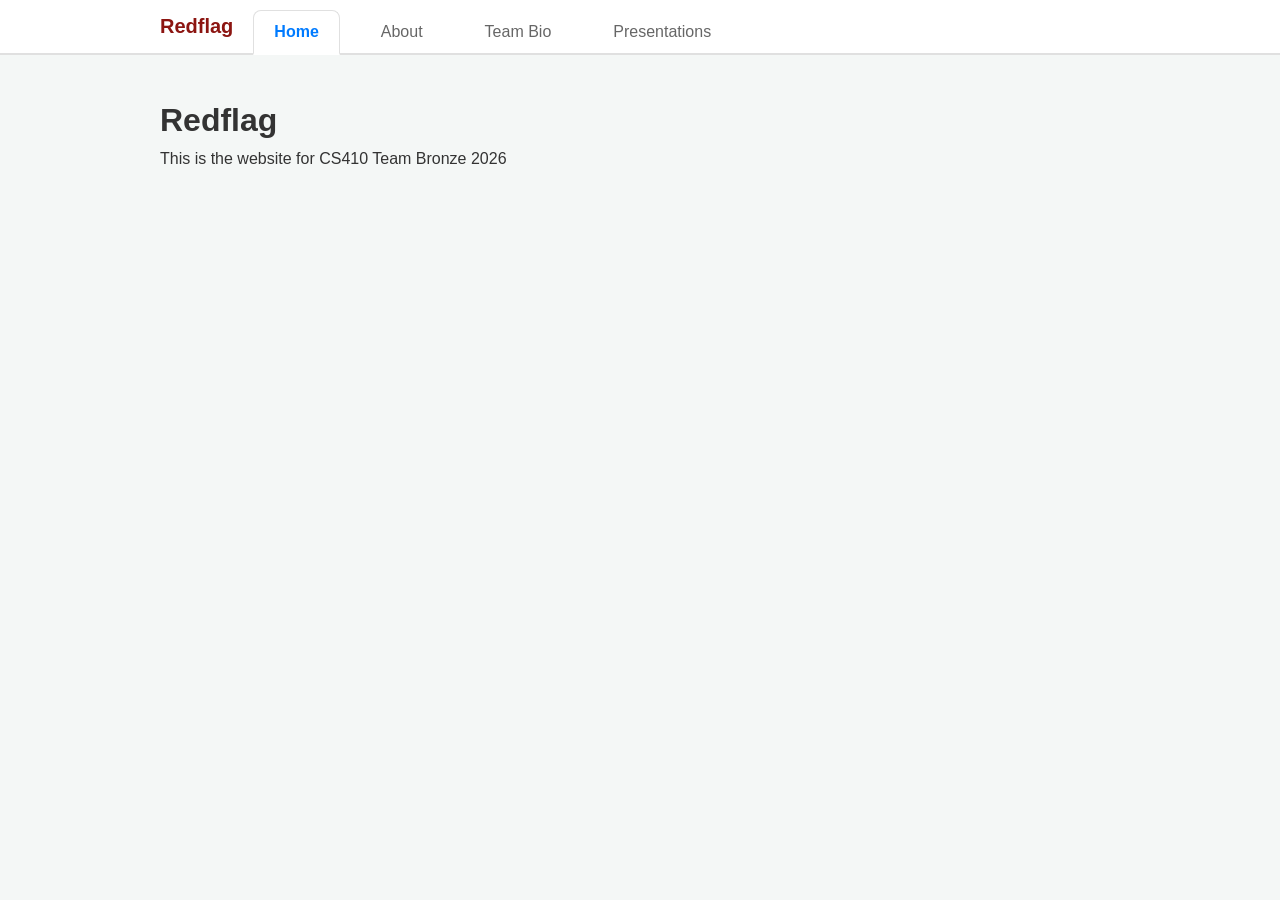
==== index.html @ 9305ab81 "redesign" ====
<!DOCTYPE html>
<html lang="en">
<head>
    <meta charset="UTF-8">
    <meta name="viewport" content="width=device-width, initial-scale=1.0">
    <title>Redflag</title>
    <link rel="stylesheet" href="css/style.css">
</head>
<body>

    <nav class="navbar">
        <div class="nav-container">
            <div class="nav-logo">Redflag</div>
            <a href="index.html" class="nav-tab active">Home</a>
            <a href="pages/about.html" class="nav-tab">About</a>
            <a href="pages/bio.html" class="nav-tab">Team Bio</a>
            <a href="pages/presentations.html" class="nav-tab">Presentations</a>
        </div>
    </nav>

    <main class="content">
        <h1>Redflag</h1>
        <p>This is the website for CS410 Team Bronze 2026</p>

    </main>

</body>
</html>
---- css/style.css ----
/* Basic stuff */
* {
    margin: 0;
    padding: 0;
    box-sizing: border-box;
    font-family: 'Segoe UI', Tahoma, Geneva, Verdana, sans-serif;
}

body {
    background-color: #f4f7f6;
    color: #333;
}

/* navbar style */
.navbar {
    background-color: #ffffff;
    border-bottom: 2px solid #e0e0e0;
    padding-top: 10px;
}

.nav-container {
    max-width: 1000px;
    margin: 0 auto;
    display: flex;
    gap: 20px;
    align-items: center;
    padding: 0 20px;
}

.nav-logo {
    font-size: 1.25rem;
    font-weight: bold;
    color: #8c1511;
    padding-bottom: 10px;
}

/* tab style */
.nav-tab {
    text-decoration: none;
    color: #666;
    padding: 12px 20px;
    border: 1px solid transparent;
    border-bottom: none;
    border-radius: 8px 8px 0 0;
    transition: all 0.3s ease;
}

.nav-tabs {
    display: flex;
    gap: 5px;
}

.nav-tab:hover {
    background-color: #f0f0f0;
    color: #000;
}

.nav-tab.active {
    background-color: #fff;
    color: #007bff;
    border-color: #e0e0e0;
    border-bottom: 2px solid #fff; 
    margin-bottom: -2px; 
    font-weight: bold;
}

/* Content Area */
.content {
    max-width: 1000px;
    margin: 40px auto;
    padding: 0 20px;
    line-height: 1.6;
}


/* Stuff for our bios */
.team-container {
    display: flex;
    flex-wrap: wrap;
    gap: 20px;
    justify-content: center;
    margin-top: 30px;
}

.team-card {
    background: #fff;
    border: 1px solid #e0e0e0;
    border-radius: 12px;
    width: 300px; 
    overflow: hidden;
    box-shadow: 0 4px 6px rgba(0,0,0,0.05);
    transition: transform 0.2s ease;
}

.team-card:hover {
    transform: translateY(-5px);
    box-shadow: 0 8px 15px rgba(0,0,0,0.1);
}

.member-image img {
    width: 100%;
    height: auto;
    display: block;
}

.member-info {
    padding: 20px;
}

.member-info h3 {
    margin-bottom: 5px;
    color: #333;
}

.member-role {
    color: #007bff;
    font-size: 0.9rem;
    font-weight: bold;
    text-transform: uppercase;
    margin-bottom: 15px;
}

.member-bio {
    font-size: 0.95rem;
    color: #666;
    line-height: 1.5;
}
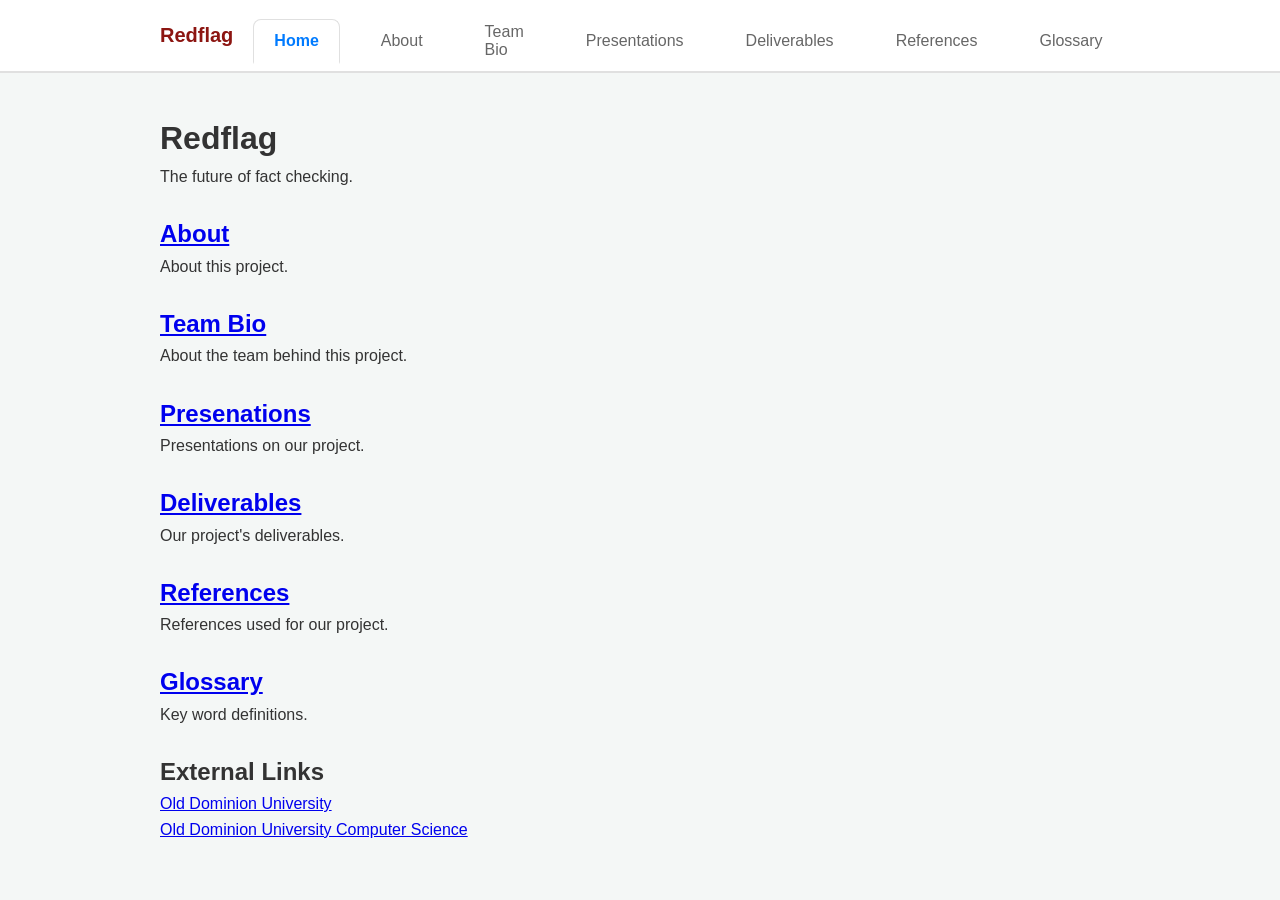
==== commit 906ffcf9: "website 2" ====
--- a/index.html
+++ b/index.html
@@ -15,12 +15,38 @@
             <a href="pages/about.html" class="nav-tab">About</a>
             <a href="pages/bio.html" class="nav-tab">Team Bio</a>
             <a href="pages/presentations.html" class="nav-tab">Presentations</a>
+            <a href="pages/deliverables.html" class="nav-tab">Deliverables</a>
+            <a href="pages/references.html" class="nav-tab">References</a>
+            <a href="pages/glossary.html" class="nav-tab">Glossary</a>
         </div>
     </nav>
 
     <main class="content">
         <h1>Redflag</h1>
-        <p>This is the website for CS410 Team Bronze 2026</p>
+        <p>The future of fact checking.</p>
+        <br>
+        <h2> <a href="pages/about.html">About</a> </h2>
+        <p>About this project.</p>
+        <br>
+        <h2> <a href="pages/bio.html">Team Bio</a> </h2>
+        <p>About the team behind this project.</p>
+        <br>
+        <h2> <a href="pages/presentations.html">Presenations</a> </h2>
+        <p>Presentations on our project.</p>
+        <br>
+        <h2> <a href="pages/deliverables.html">Deliverables</a> </h2>
+        <p>Our project's deliverables.</p>
+        <br>
+        <h2> <a href="pages/references.html">References</a> </h2>
+        <p>References used for our project.</p>
+        <br>
+        <h2> <a href="pages/glossary.html">Glossary</a> </h2>
+        <p>Key word definitions.</p>
+        <br>
+        <h2>External Links</h2>
+        <p><a href="http://www.odu.edu/">Old Dominion University</a></p>
+        <p><a href="http://www.cs.odu.edu/">Old Dominion University Computer Science</a></p>
+        
 
     </main>
 
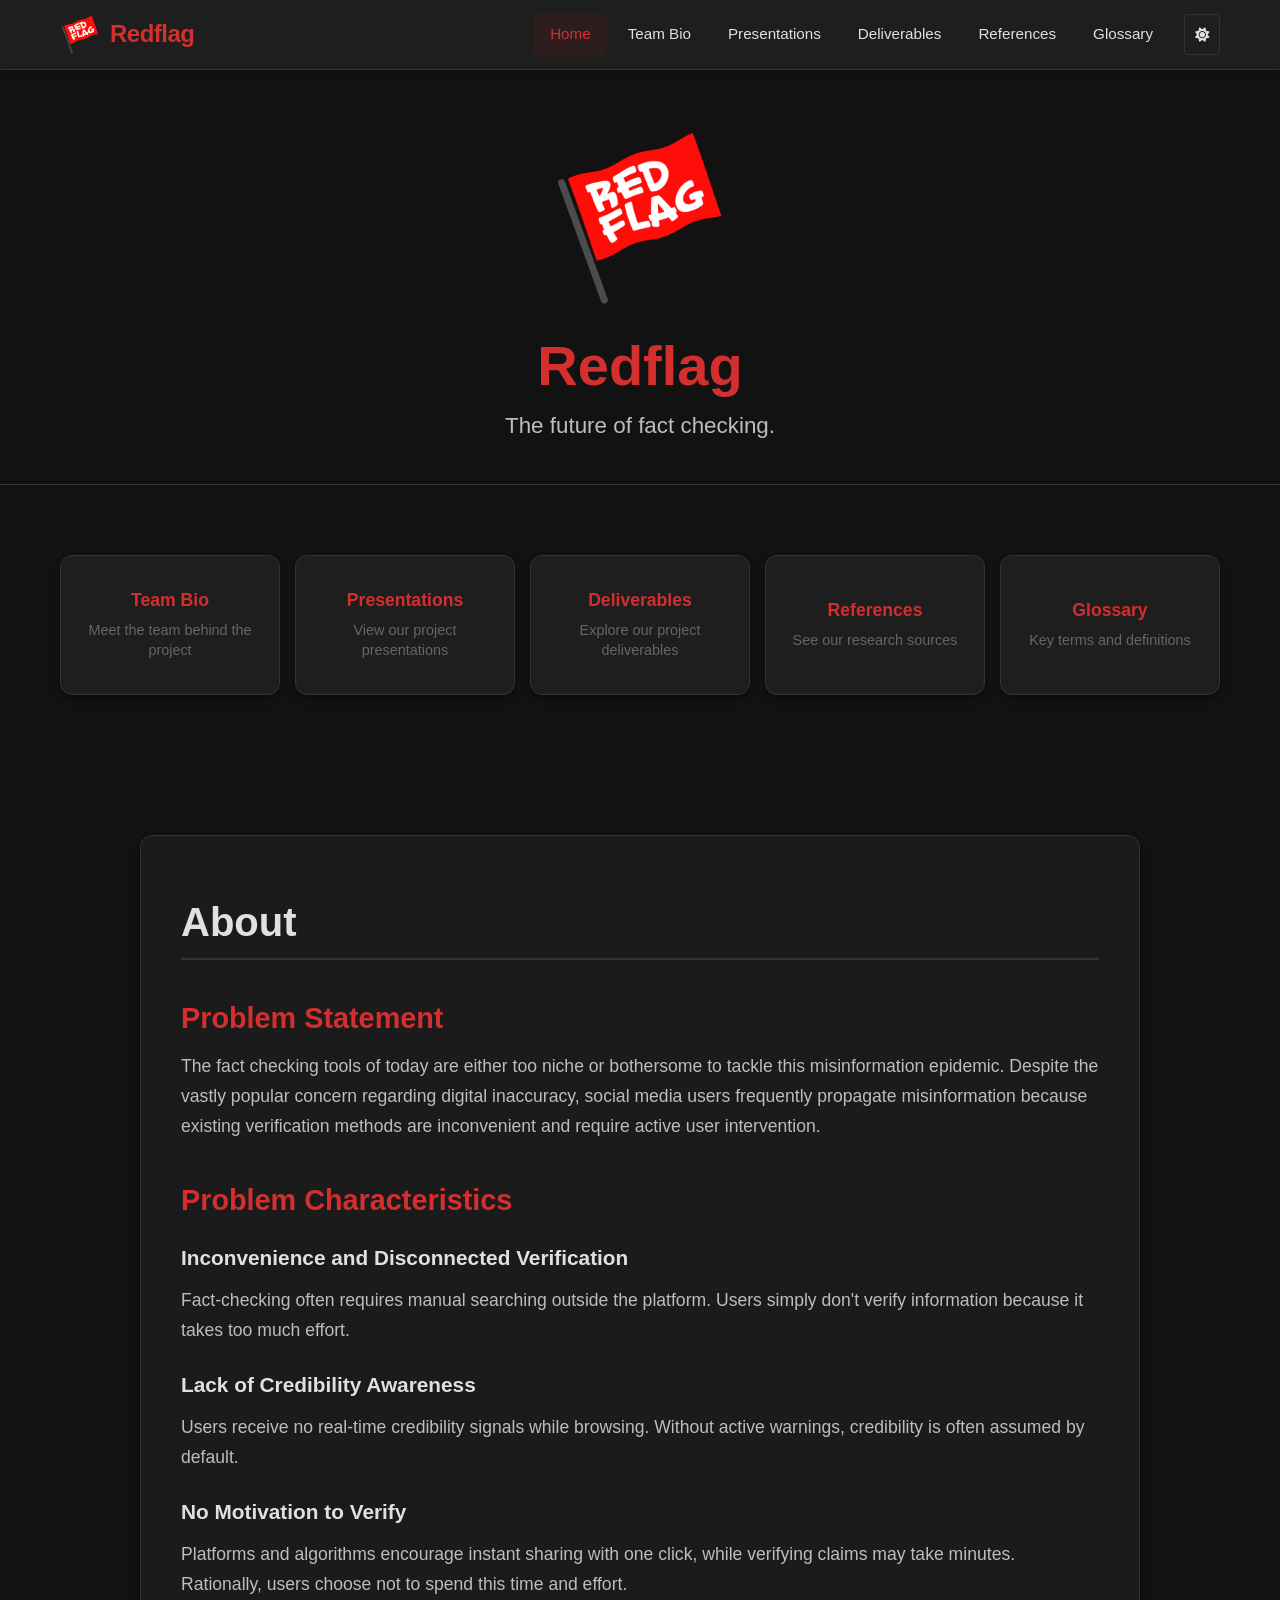
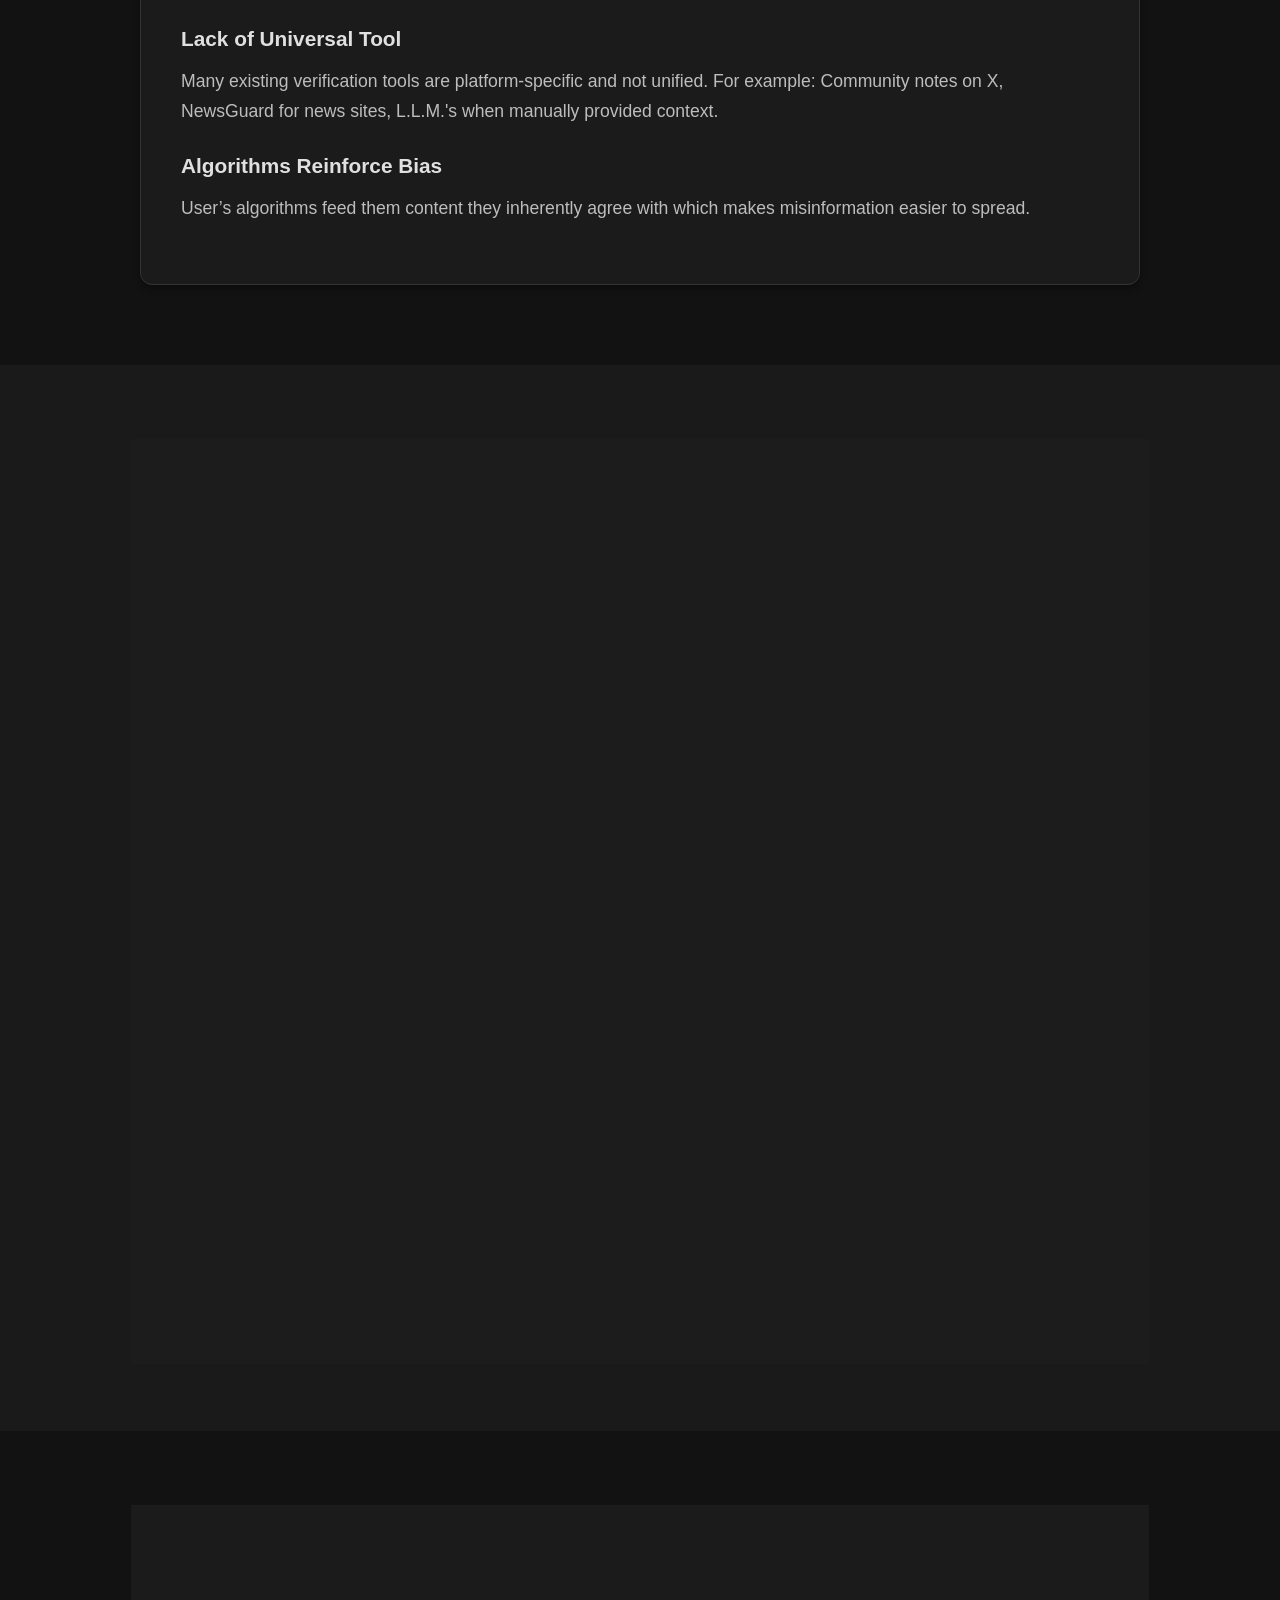
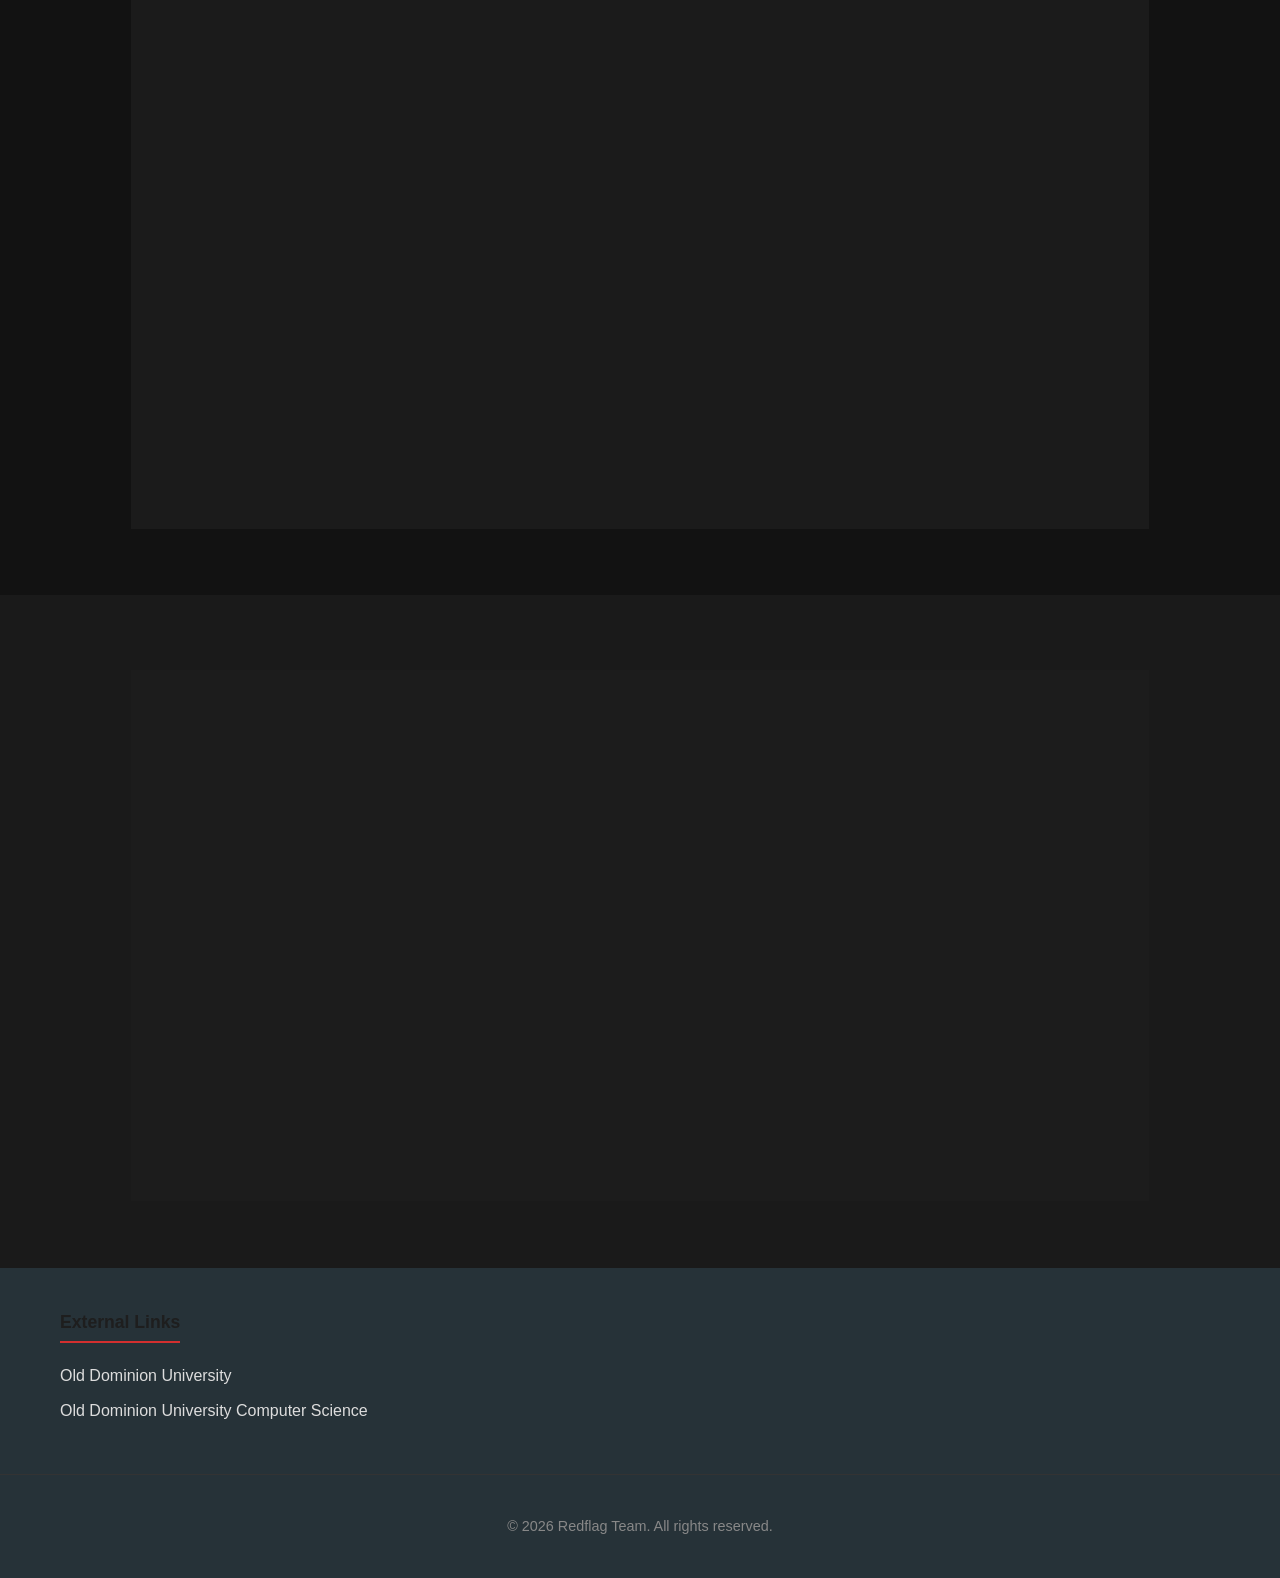
==== commit a70b384b: "website 3" ====
--- a/index.html
+++ b/index.html
@@ -5,50 +5,160 @@
     <meta name="viewport" content="width=device-width, initial-scale=1.0">
     <title>Redflag</title>
     <link rel="stylesheet" href="css/style.css">
+    <link rel="stylesheet" href="https://cdnjs.cloudflare.com/ajax/libs/font-awesome/6.4.0/css/all.min.css">
 </head>
 <body>
 
     <nav class="navbar">
         <div class="nav-container">
-            <div class="nav-logo">Redflag</div>
-            <a href="index.html" class="nav-tab active">Home</a>
-            <a href="pages/about.html" class="nav-tab">About</a>
-            <a href="pages/bio.html" class="nav-tab">Team Bio</a>
-            <a href="pages/presentations.html" class="nav-tab">Presentations</a>
-            <a href="pages/deliverables.html" class="nav-tab">Deliverables</a>
-            <a href="pages/references.html" class="nav-tab">References</a>
-            <a href="pages/glossary.html" class="nav-tab">Glossary</a>
+            <a href="index.html" class="nav-logo">
+                <img src="content/images/redflag_logo.png" alt="Redflag Logo">
+                Redflag
+            </a>
+            <div class="nav-tabs">
+                <a href="index.html" class="nav-tab active">Home</a>
+                <a href="pages/bio.html" class="nav-tab">Team Bio</a>
+                <a href="pages/presentations.html" class="nav-tab">Presentations</a>
+                <a href="pages/deliverables.html" class="nav-tab">Deliverables</a>
+                <a href="pages/references.html" class="nav-tab">References</a>
+                <a href="pages/glossary.html" class="nav-tab">Glossary</a>
+                <button id="theme-toggle" class="theme-toggle" aria-label="Toggle Dark/Light Mode">
+                    <i class="fas fa-sun"></i>
+                </button>
+            </div>
         </div>
     </nav>
 
-    <main class="content">
+    <header class="hero">
+        <img src="content/images/redflag_logo.png" alt="Redflag Logo">
         <h1>Redflag</h1>
         <p>The future of fact checking.</p>
-        <br>
-        <h2> <a href="pages/about.html">About</a> </h2>
-        <p>About this project.</p>
-        <br>
-        <h2> <a href="pages/bio.html">Team Bio</a> </h2>
-        <p>About the team behind this project.</p>
-        <br>
-        <h2> <a href="pages/presentations.html">Presenations</a> </h2>
-        <p>Presentations on our project.</p>
-        <br>
-        <h2> <a href="pages/deliverables.html">Deliverables</a> </h2>
-        <p>Our project's deliverables.</p>
-        <br>
-        <h2> <a href="pages/references.html">References</a> </h2>
-        <p>References used for our project.</p>
-        <br>
-        <h2> <a href="pages/glossary.html">Glossary</a> </h2>
-        <p>Key word definitions.</p>
-        <br>
-        <h2>External Links</h2>
-        <p><a href="http://www.odu.edu/">Old Dominion University</a></p>
-        <p><a href="http://www.cs.odu.edu/">Old Dominion University Computer Science</a></p>
+    </header>
+
+    <!-- Animated Navigation Grid -->
+    <div class="section-wrapper">
+        <section class="animated-grid">
+            <a href="pages/bio.html" class="animated-card">
+                <h3>Team Bio</h3>
+                <p>Meet the team behind the project</p>
+            </a>
+            <a href="pages/presentations.html" class="animated-card">
+                <h3>Presentations</h3>
+                <p>View our project presentations</p>
+            </a>
+            <a href="pages/deliverables.html" class="animated-card">
+                <h3>Deliverables</h3>
+                <p>Explore our project deliverables</p>
+            </a>
+            <a href="pages/references.html" class="animated-card">
+                <h3>References</h3>
+                <p>See our research sources</p>
+            </a>
+            <a href="pages/glossary.html" class="animated-card">
+                <h3>Glossary</h3>
+                <p>Key terms and definitions</p>
+            </a>
+        </section>
+    </div>
+
+    <main>
+        <div class="section-wrapper">
+            <div class="content-box">
+                <h1>About</h1>
+                <h2>Problem Statement</h2>
+                <p>The fact checking tools of today are either too niche or bothersome to tackle this misinformation epidemic. Despite the vastly popular concern regarding digital inaccuracy, social media users frequently propagate misinformation because existing verification methods are inconvenient and require active user intervention.</p>
+                <div class="divider"></div>
+
+                <h2>Problem Characteristics</h2>
+                
+                <h3>Inconvenience and Disconnected Verification</h3>
+                <p>Fact-checking often requires manual searching outside the platform. Users simply don't verify information because it takes too much effort.</p>
+                
+                <h3>Lack of Credibility Awareness</h3>
+                <p>Users receive no real-time credibility signals while browsing. Without active warnings, credibility is often assumed by default.</p>
+                
+                <h3>No Motivation to Verify</h3>
+                <p>Platforms and algorithms encourage instant sharing with one click, while verifying claims may take minutes. Rationally, users choose not to spend this time and effort.</p>
+                
+                <h3>Lack of Universal Tool</h3>
+                <p>Many existing verification tools are platform-specific and not unified. For example: Community notes on X, NewsGuard for news sites, L.L.M.'s when manually provided context.</p>
+                
+                <h3>Algorithms Reinforce Bias</h3>
+                <p>User’s algorithms feed them content they inherently agree with which makes misinformation easier to spread.</p>
+            </div>
+        </div>
+
+        <div class="section-wrapper">
+            <div class="content-box">
+                <h2>Solution Statement</h2>
+                <p>RedFlag is a cross-platform fact checking (RedFlag) and bias indicator (BaisStar) running behind the scenes to tackle misinformation. When users are consuming the news any inaccuracies will be marked instantly with credible sources upon request, to prevent the unknowing spread of misinformation in today's information age. Furthermore on politically divisive issues RedFlag will star the content and offer different viewpoints from the left, right, and center at the users choosing.</p>
+                <div class="divider"></div>
+
+                <h2>Solution Characteristics</h2>
+                
+                <h3>Convenience and Verification</h3>
+                <p>Fact-checking is quick and painless, requiring little input from the user.</p>
+                
+                <h3>Awareness of Credibility</h3>
+                <p>Users are actively informed of the credibility of sources they view while they’re browsing.</p>
+                
+                <h3>Easily Accessible, Unprompted and Instant Verification</h3>
+                <p>Users are warned and informed before sharing potentially false claims, discouraging impulsive sharing.</p>
+                
+                <h3>One Universal Tool</h3>
+                <p>A general tool for uncovering misinformation, no matter where the user browses.</p>
+                
+                <h3>Sharing different points of view</h3>
+                <p>Users are provided with a multitude of sources leaning in different areas of the political spectrum.</p>
+            </div>
+        </div>
         
+        <div class="section-wrapper">
+            <div class="content-box">
+                <h2>Design Principles</h2>
+                <p>RedFlag is built on principles that prioritize user autonomy and unbiased information.</p>
+                
+                <h3>Unbiased Political Alignment</h3>
+                <p>RedFlag supports decision-making without dictating it. It does not act as a final authority on truth but provides evidence-based evaluation from multiple sources and perspectives on disputed topics.</p>
+                
+                <h3>Comparison & Context</h3>
+                <p>Optional context is provided upon the user's request. It highlights questionable information immediately as it is presented on screen.</p>
+                
+                <h3>Uninterrupted Flow</h3>
+                <p>Pop-ups interrupt the user's browsing experience. RedFlag uses highlighting text, which is significantly less intrusive, maintaining the user's natural browsing flow.</p>
+            </div>
+        </div>
 
+        <div class="section-wrapper">
+            <div class="content-box">
+                <h2>Who Does This Affect?</h2>
+                <h3>Teens & Young Adults</h3>
+                <p><span class="stat-highlight">85%</span> of young people now get their news primarily from social media.</p>
+                
+                <h3>Older Adults (55+)</h3>
+                <p>On Twitter/X, <span class="stat-highlight">80%</span> of fake news was shared by users over age 50.</p>
+                
+                <h3>Everyday Users</h3>
+                <p>Everyday users of the internet are our audience. RedFlag helps them quickly discern misinformation they come across on the web. Customers may include any companies or non-profits interested in combatting misinformation.</p>
+            </div>
+        </div>
     </main>
 
+    <footer>
+        <div class="footer-content">
+            <div class="footer-section">
+                <h4>External Links</h4>
+                <div class="footer-links">
+                    <a href="http://www.odu.edu/">Old Dominion University</a>
+                    <a href="http://www.cs.odu.edu/">Old Dominion University Computer Science</a>
+                </div>
+            </div>
+        </div>
+        <div class="copyright">
+            &copy; 2026 Redflag Team. All rights reserved.
+        </div>
+    </footer>
+
+    <script src="js/script.js"></script>
 </body>
 </html>
--- a/css/style.css
+++ b/css/style.css
@@ -1,127 +1,572 @@
-/* Basic stuff */
+:root {
+    /* Default Dark Mode Colors - Adjusted for Dark Theme correctness */
+    --primary-color: #D32F2F;
+    --primary-dark: #B71C1C;
+    --accent-color: #FF5252;
+    --text-color: #E0E0E0;
+    --text-light: #BDBDBD;
+    --bg-color: #121212;
+    --white: #1E1E1E; /* Card background */
+    --border-color: #333333;
+    --shadow: 0 4px 6px rgba(0,0,0,0.3);
+    --shadow-hover: 0 8px 15px rgba(0,0,0,0.4);
+    --transition: all 0.3s ease;
+    --nav-height: 70px;
+    --font-main: 'Segoe UI', Tahoma, Geneva, Verdana, sans-serif;
+    --bg-translucent: rgba(30, 30, 30, 0.85); /* For central box */
+    --section-alt-bg: #1A1A1A;
+    --secondary-color: #263238; /* Dark Blue Gray for footer background */
+}
+
+/* Light Mode Overrides */
+body.light-mode {
+    --primary-color: #B71C1C;
+    --primary-dark: #7f0000;
+    --text-color: #212121;
+    --text-light: #757575;
+    --bg-color: #f4f7f6;
+    --white: #ffffff;
+    --border-color: #e0e0e0;
+    --shadow: 0 4px 6px rgba(0,0,0,0.1);
+    --shadow-hover: 0 8px 15px rgba(0,0,0,0.15);
+    --secondary-color: #37474F;
+
+    --bg-translucent: rgba(255, 255, 255, 0.9);
+    --section-alt-bg: #eaeaea;
+}
+
 * {
     margin: 0;
     padding: 0;
     box-sizing: border-box;
-    font-family: 'Segoe UI', Tahoma, Geneva, Verdana, sans-serif;
 }
 
 body {
-    background-color: #f4f7f6;
-    color: #333;
-}
-
-/* navbar style */
+    background-color: var(--bg-color);
+    color: var(--text-color);
+    font-family: var(--font-main);
+    line-height: 1.6;
+    display: flex;
+    flex-direction: column;
+    min-height: 100vh;
+    transition: background-color 0.3s, color 0.3s;
+}
+
+/* Theme Toggle Button */
+.theme-toggle {
+    background: none;
+    border: 1px solid var(--border-color);
+    color: var(--text-color);
+    cursor: pointer;
+    padding: 5px 10px;
+    border-radius: 4px;
+    margin-left: 10px;
+    font-size: 0.9rem;
+    transition: var(--transition);
+}
+
+.theme-toggle:hover {
+    background-color: var(--white);
+    color: var(--primary-color);
+}
+
+/* Translucent Content Box */
+.content-box {
+    max-width: 1000px;
+    margin: 40px auto;
+    padding: 40px;
+    background-color: var(--bg-translucent);
+    border-radius: 12px;
+    box-shadow: var(--shadow);
+    backdrop-filter: blur(5px);
+    border: 1px solid var(--border-color);
+}
+
+.content-box p {
+    font-size: 1.1rem;
+    line-height: 1.7;
+    margin-bottom: 20px;
+}
+
+/* Full Width Sections */
+.section-wrapper {
+    width: 100%;
+    padding: 40px 0;
+}
+
+.section-wrapper:nth-child(even) {
+    background-color: var(--section-alt-bg);
+}
+
+.section-wrapper:nth-child(odd) {
+    background-color: transparent; /* Allows main bg/translucent effect */
+}
+
+/* Navbar */
 .navbar {
-    background-color: #ffffff;
-    border-bottom: 2px solid #e0e0e0;
-    padding-top: 10px;
+    background-color: var(--white);
+    border-bottom: 1px solid var(--border-color); /* Added border for separation */
+    box-shadow: 0 2px 4px rgba(0,0,0,0.2); /* Stronger shadow for dark mode */
+    position: sticky;
+    top: 0;
+    z-index: 1000;
+    height: var(--nav-height);
+    display: flex;
+    align-items: center;
 }
 
 .nav-container {
-    max-width: 1000px;
+    max-width: 1200px;
+    width: 100%;
     margin: 0 auto;
     display: flex;
-    gap: 20px;
+    justify-content: space-between;
     align-items: center;
     padding: 0 20px;
 }
 
 .nav-logo {
-    font-size: 1.25rem;
-    font-weight: bold;
-    color: #8c1511;
-    padding-bottom: 10px;
-}
-
-/* tab style */
+    display: flex;
+    align-items: center;
+    font-size: 1.5rem;
+    font-weight: 700;
+    color: var(--primary-color);
+    text-decoration: none;
+    letter-spacing: -0.5px;
+}
+
+.nav-logo img {
+    height: 40px;
+    margin-right: 10px;
+    width: auto;
+}
+
+.nav-tabs {
+    display: flex;
+    gap: 5px;
+}
+
 .nav-tab {
     text-decoration: none;
+    color: var(--text-color);
+    padding: 8px 16px;
+    border-radius: 4px;
+    transition: var(--transition);
+    font-weight: 500;
+    font-size: 0.95rem;
+}
+
+.nav-tab:hover {
+    background-color: rgba(183, 28, 28, 0.05);
+    color: var(--primary-color);
+}
+
+.nav-tab.active {
+    color: var(--primary-color);
+    background-color: rgba(183, 28, 28, 0.1);
+}
+
+/* Hero Section (for Home Page) */
+.hero {
+    background: transparent; 
+    border-bottom: 1px solid var(--border-color);
+    color: var(--text-color);
+    padding: 60px 20px 40px;
+    text-align: center;
+    margin-bottom: 20px;
+}
+
+.hero img {
+    max-width: 180px;
+    height: auto;
+    margin-bottom: 20px;
+    display: block;
+    margin-left: auto;
+    margin-right: auto;
+}
+
+.hero h1 {
+    font-size: 3.5rem;
+    margin-bottom: 5px;
+    font-weight: 800;
+    color: var(--primary-color);
+    border-bottom: none;
+    padding-bottom: 0px;
+    margin-top: 0;
+}
+
+.hero p {
+    font-size: 1.4rem;
+    color: var(--text-light);
+    max-width: 600px;
+    margin: 0 auto;
+    font-weight: 300;
+}
+
+/* Animations */
+@keyframes fadeInUp {
+    from {
+        opacity: 0;
+        transform: translate3d(0, 20px, 0);
+    }
+    to {
+        opacity: 1;
+        transform: translate3d(0, 0, 0);
+    }
+}
+
+.animated-grid {
+    display: grid;
+    grid-template-columns: repeat(5, 1fr); /* Force 5 columns */
+    gap: 15px; /* Reduced gap */
+    margin-top: 10px; /* Reduced top margin */
+    margin-bottom: 20px; /* Significantly reduced bottom margin to pull "About" closer */
+    max-width: 1200px; /* Widen the container to fit 5 items */
+    margin-left: auto;
+    margin-right: auto;
+    padding: 0 20px;
+}
+
+/* Responsive for smaller screens */
+@media (max-width: 900px) {
+    .animated-grid {
+        grid-template-columns: repeat(auto-fit, minmax(150px, 1fr));
+    }
+}
+
+.animated-card {
+    background: var(--white);
+    padding: 25px 15px;
+    border-radius: 12px;
+    box-shadow: var(--shadow);
+    border: 1px solid var(--border-color);
+    text-align: center;
+    transition: var(--transition);
+    animation: fadeInUp 0.5s ease-out forwards;
+    opacity: 0; /* start invisible */
+    text-decoration: none; /* Remove underline from links */
+    display: flex;
+    flex-direction: column;
+    justify-content: center;
+    align-items: center;
+    min-height: 140px; /* Ensure equal height */
+}
+
+/* Stagger animations */
+.animated-card:nth-child(1) { animation-delay: 0.1s; }
+.animated-card:nth-child(2) { animation-delay: 0.2s; }
+.animated-card:nth-child(3) { animation-delay: 0.3s; }
+.animated-card:nth-child(4) { animation-delay: 0.4s; }
+.animated-card:nth-child(5) { animation-delay: 0.5s; }
+
+.animated-card:hover {
+    transform: translateY(-5px);
+    box-shadow: var(--shadow-hover);
+    border-color: var(--primary-color);
+    background-color: var(--bg-translucent);
+}
+
+.animated-card h3 {
+    font-size: 1.1rem;
+    font-weight: 700;
+    margin-top: 0;
+    margin-bottom: 8px;
+    color: var(--primary-color);
+}
+
+.animated-card p {
+    font-size: 0.9rem;
+    color: var(--text-color);
+    margin: 0;
+    line-height: 1.4;
+}
+
+/* Stat Highlight */
+.stat-highlight {
+    color: var(--primary-color);
+    font-weight: 800;
+    font-size: 1.2em;
+}
+
+/* Typography Improvements */
+h1, h2, h3 {
+    color: var(--text-color);
+}
+
+p {
+    color: var(--text-color);
+    font-weight: 400; /* Ensure text isn't too thin */
+}
+
+
+.animated-card p {
+    font-size: 0.9rem;
+    margin-bottom: 0;
     color: #666;
-    padding: 12px 20px;
-    border: 1px solid transparent;
-    border-bottom: none;
-    border-radius: 8px 8px 0 0;
-    transition: all 0.3s ease;
-}
-
-.nav-tabs {
-    display: flex;
-    gap: 5px;
-}
-
-.nav-tab:hover {
-    background-color: #f0f0f0;
-    color: #000;
-}
-
-.nav-tab.active {
-    background-color: #fff;
-    color: #007bff;
-    border-color: #e0e0e0;
-    border-bottom: 2px solid #fff; 
-    margin-bottom: -2px; 
-    font-weight: bold;
-}
-
-/* Content Area */
+}
+
+.animated-card a {
+    color: var(--text-color);
+    display: block; /* Make the whole card clickable logic usually handled by JS or wrapping anchor, but asking for design */
+}
+.animated-card:hover h3 {
+    color: var(--primary-color);
+}
+
+
+/* Main Content */
 .content {
     max-width: 1000px;
-    margin: 40px auto;
+    width: 100%;
+    margin: 0 auto 40px; /* bottom margin pushes footer down */
     padding: 0 20px;
-    line-height: 1.6;
-}
-
-
-/* Stuff for our bios */
+    flex: 1; /* Pushes footer to bottom */
+}
+
+.content img {
+    max-width: 100%;
+    height: auto;
+    border-radius: 8px;
+    box-shadow: var(--shadow);
+    margin: 20px 0;
+    display: block;
+}
+
+/* Section Styling */
+h1, h2, h3 {
+    color: var(--text-color);
+    margin-bottom: 15px;
+    line-height: 1.3;
+}
+
+h1 { font-size: 2.5rem; margin-top: 20px; border-bottom: 2px solid var(--border-color); padding-bottom: 10px; margin-bottom: 30px; }
+h2 { font-size: 1.8rem; margin-top: 40px; color: var(--primary-color); }
+h3 { font-size: 1.3rem; margin-top: 25px; font-weight: 600; }
+
+p {
+    margin-bottom: 15px;
+    color: var(--text-light); /* Matched to member-bio color */
+    font-weight: 400; /* Ensure text isn't too thin */
+}
+
+ul {
+    padding-left: 20px;
+    margin-bottom: 20px;
+}
+
+li {
+    margin-bottom: 10px;
+}
+
+a {
+    color: var(--primary-color);
+    text-decoration: none;
+    transition: var(--transition);
+}
+
+a:hover {
+    text-decoration: underline;
+    color: var(--primary-dark);
+}
+
+.download-link {
+    display: inline-block;
+    background-color: var(--primary-color);
+    color: var(--white);
+    padding: 5px 15px;
+    font-size: 0.8rem;
+    border-radius: 4px;
+    margin-left: 15px;
+    text-transform: uppercase;
+    letter-spacing: 0.5px;
+    font-weight: 600;
+    vertical-align: middle;
+}
+
+.download-link:hover {
+    background-color: var(--primary-dark);
+    text-decoration: none;
+    transform: translateY(-2px);
+    box-shadow: 0 4px 6px rgba(0,0,0,0.1);
+}
+
+/* Accordion Styles */
+.accordion {
+    margin-top: 20px;
+}
+
+.accordion-item {
+    margin-bottom: 20px;
+    background-color: var(--white);
+    border: 1px solid var(--border-color);
+    border-radius: 8px;
+    box-shadow: var(--shadow);
+    overflow: hidden;
+}
+
+.accordion-header {
+    width: 100%;
+    padding: 15px 20px;
+    text-align: left;
+    background: none;
+    border: none;
+    cursor: pointer;
+    display: flex;
+    justify-content: space-between;
+    align-items: center;
+    transition: var(--transition);
+}
+
+.accordion-header:hover {
+    background-color: var(--bg-translucent);
+}
+
+.accordion-header h2 {
+    margin: 0;
+    font-size: 1.4rem;
+    color: var(--text-color);
+    border: none;
+}
+
+.accordion-header i {
+    color: var(--primary-color);
+    transition: transform 0.3s ease;
+}
+
+.accordion-content {
+    max-height: 0;
+    overflow: hidden;
+    transition: max-height 0.3s ease-out;
+    padding: 0 20px;
+    background-color: var(--white);
+}
+
+.accordion-content img {
+    margin: 15px auto 25px auto;
+    max-width: 100%;
+    height: auto;
+    display: block;
+    border-radius: 4px;
+}
+
+/* Team Cards */
+
 .team-container {
-    display: flex;
-    flex-wrap: wrap;
-    gap: 20px;
-    justify-content: center;
-    margin-top: 30px;
+    display: grid;
+    grid-template-columns: repeat(auto-fill, minmax(280px, 1fr));
+    gap: 30px;
+    margin-top: 40px;
 }
 
 .team-card {
-    background: #fff;
-    border: 1px solid #e0e0e0;
+    background: var(--white);
     border-radius: 12px;
-    width: 300px; 
     overflow: hidden;
-    box-shadow: 0 4px 6px rgba(0,0,0,0.05);
-    transition: transform 0.2s ease;
+    box-shadow: var(--shadow);
+    transition: var(--transition);
+    border: 1px solid var(--border-color);
+    width: 100%;
+    display: flex; 
+    flex-direction: column;
 }
 
 .team-card:hover {
     transform: translateY(-5px);
-    box-shadow: 0 8px 15px rgba(0,0,0,0.1);
+    box-shadow: var(--shadow-hover);
+}
+
+.member-image {
+    width: 100%;
+    /* Keep width 100% but allow naturally proportional height to avoid cropping */
+    display: flex; 
+    justify-content: center;
+    background-color: var(--white); /* Match card bg */
 }
 
 .member-image img {
     width: 100%;
     height: auto;
     display: block;
+    /* Remove object-fit constraints to show full image */
 }
 
 .member-info {
     padding: 20px;
+    flex-grow: 1;
 }
 
 .member-info h3 {
+    margin-top: 0;
     margin-bottom: 5px;
-    color: #333;
+    color: var(--text-color);
 }
 
 .member-role {
-    color: #007bff;
+    color: var(--primary-color);
     font-size: 0.9rem;
-    font-weight: bold;
+    font-weight: 600;
+    margin-bottom: 15px;
     text-transform: uppercase;
-    margin-bottom: 15px;
+    letter-spacing: 0.5px;
 }
 
 .member-bio {
     font-size: 0.95rem;
-    color: #666;
+    color: var(--text-light);
     line-height: 1.5;
+}
+
+/* Footer */
+footer {
+    background-color: var(--secondary-color);
+    color: #eee;
+    padding: 40px 0;
+    margin-top: auto;
+}
+
+.footer-content {
+    max-width: 1200px;
+    margin: 0 auto;
+    padding: 0 20px;
+    display: grid;
+    grid-template-columns: repeat(auto-fit, minmax(250px, 1fr));
+    gap: 40px;
+}
+
+.footer-section h4 {
+    color: var(--white);
+    margin-bottom: 20px;
+    font-size: 1.1rem;
+    border-bottom: 2px solid var(--primary-color);
+    display: inline-block;
+    padding-bottom: 5px;
+}
+
+.footer-links a {
+    display: block;
+    color: #ddd;
+    margin-bottom: 10px;
+    transition: color 0.3s ease;
+}
+
+.footer-links a:hover {
+    color: #fff;
+    text-decoration: none;
+    padding-left: 5px;
+}
+
+.copyright {
+    text-align: center;
+    padding-top: 40px;
+    margin-top: 40px;
+    border-top: 1px solid #333;
+    color: #888;
+    font-size: 0.9rem;
+}
+
+/* Responsive */
+@media (max-width: 768px) {
+    .nav-container { flex-direction: column; gap: 15px; }
+    .nav-tabs { flex-wrap: wrap; justify-content: center; }
+    .hero h1 { font-size: 2rem; }
 }
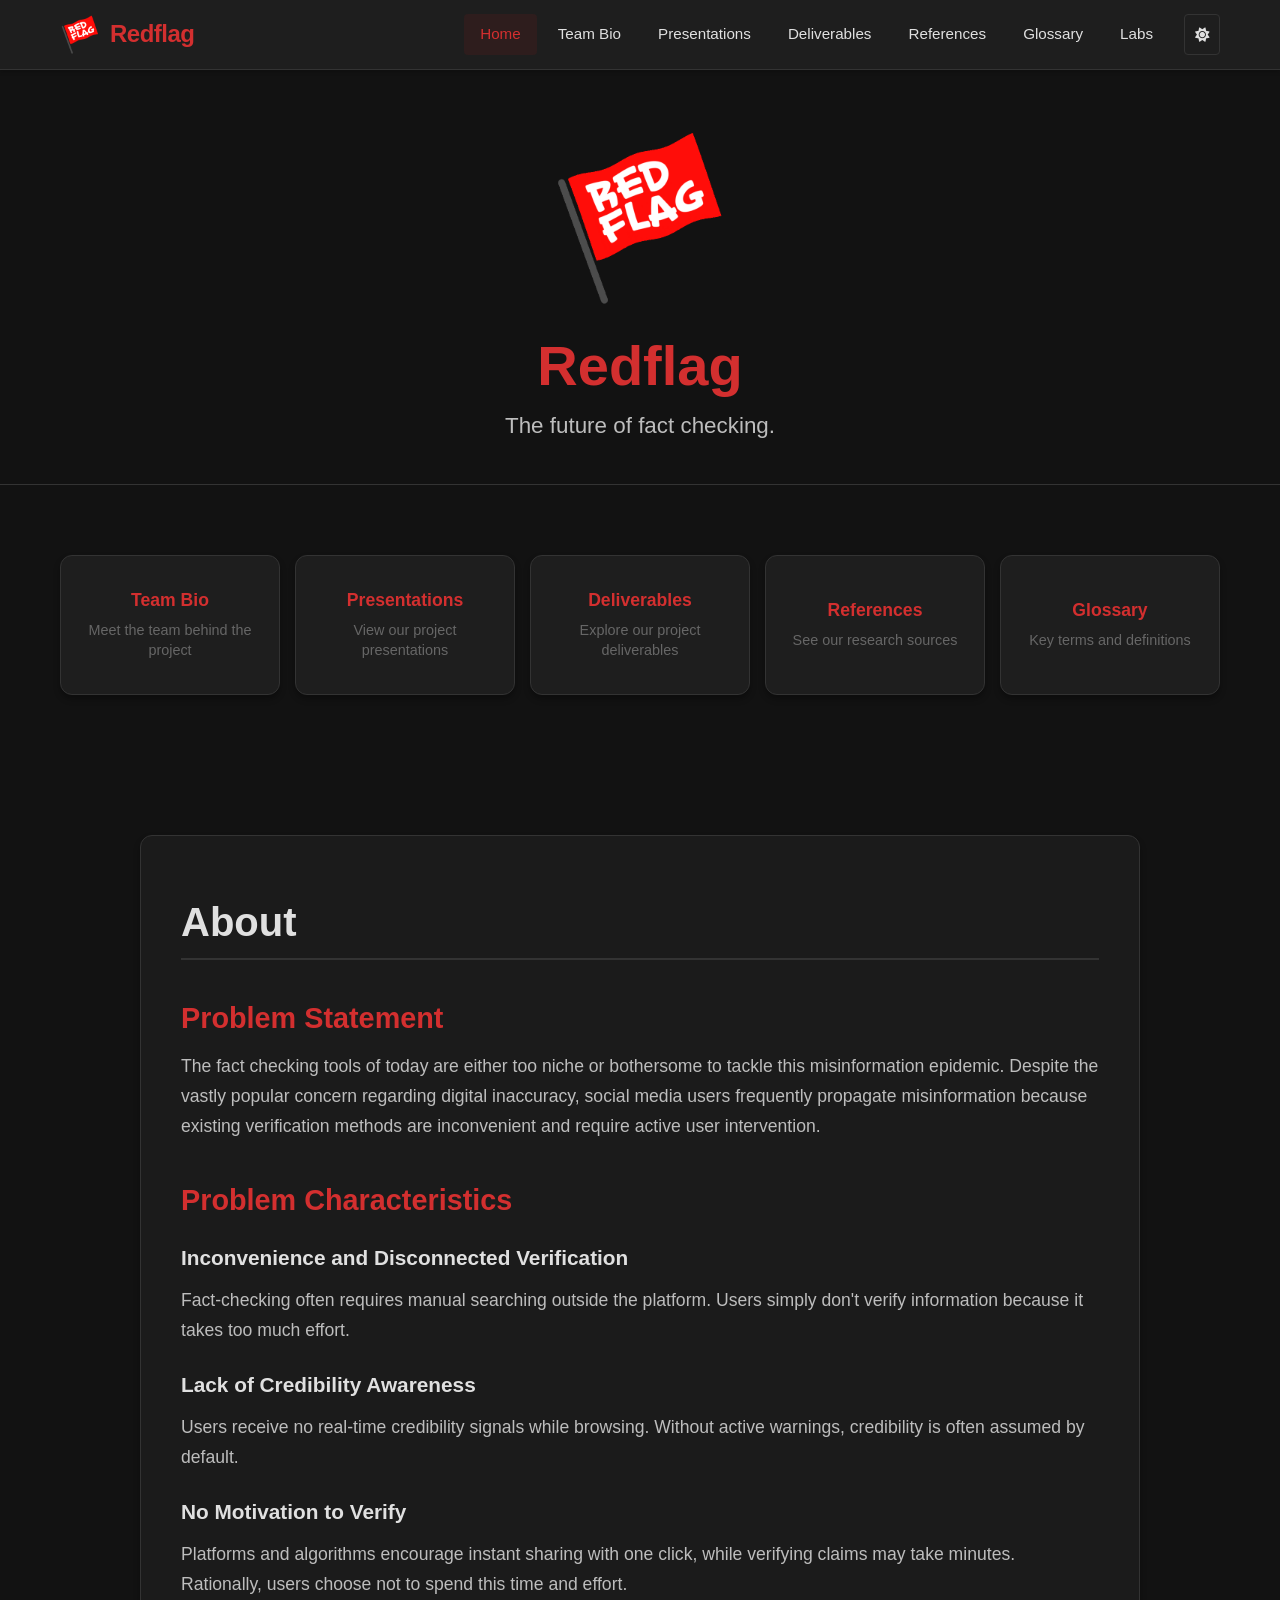
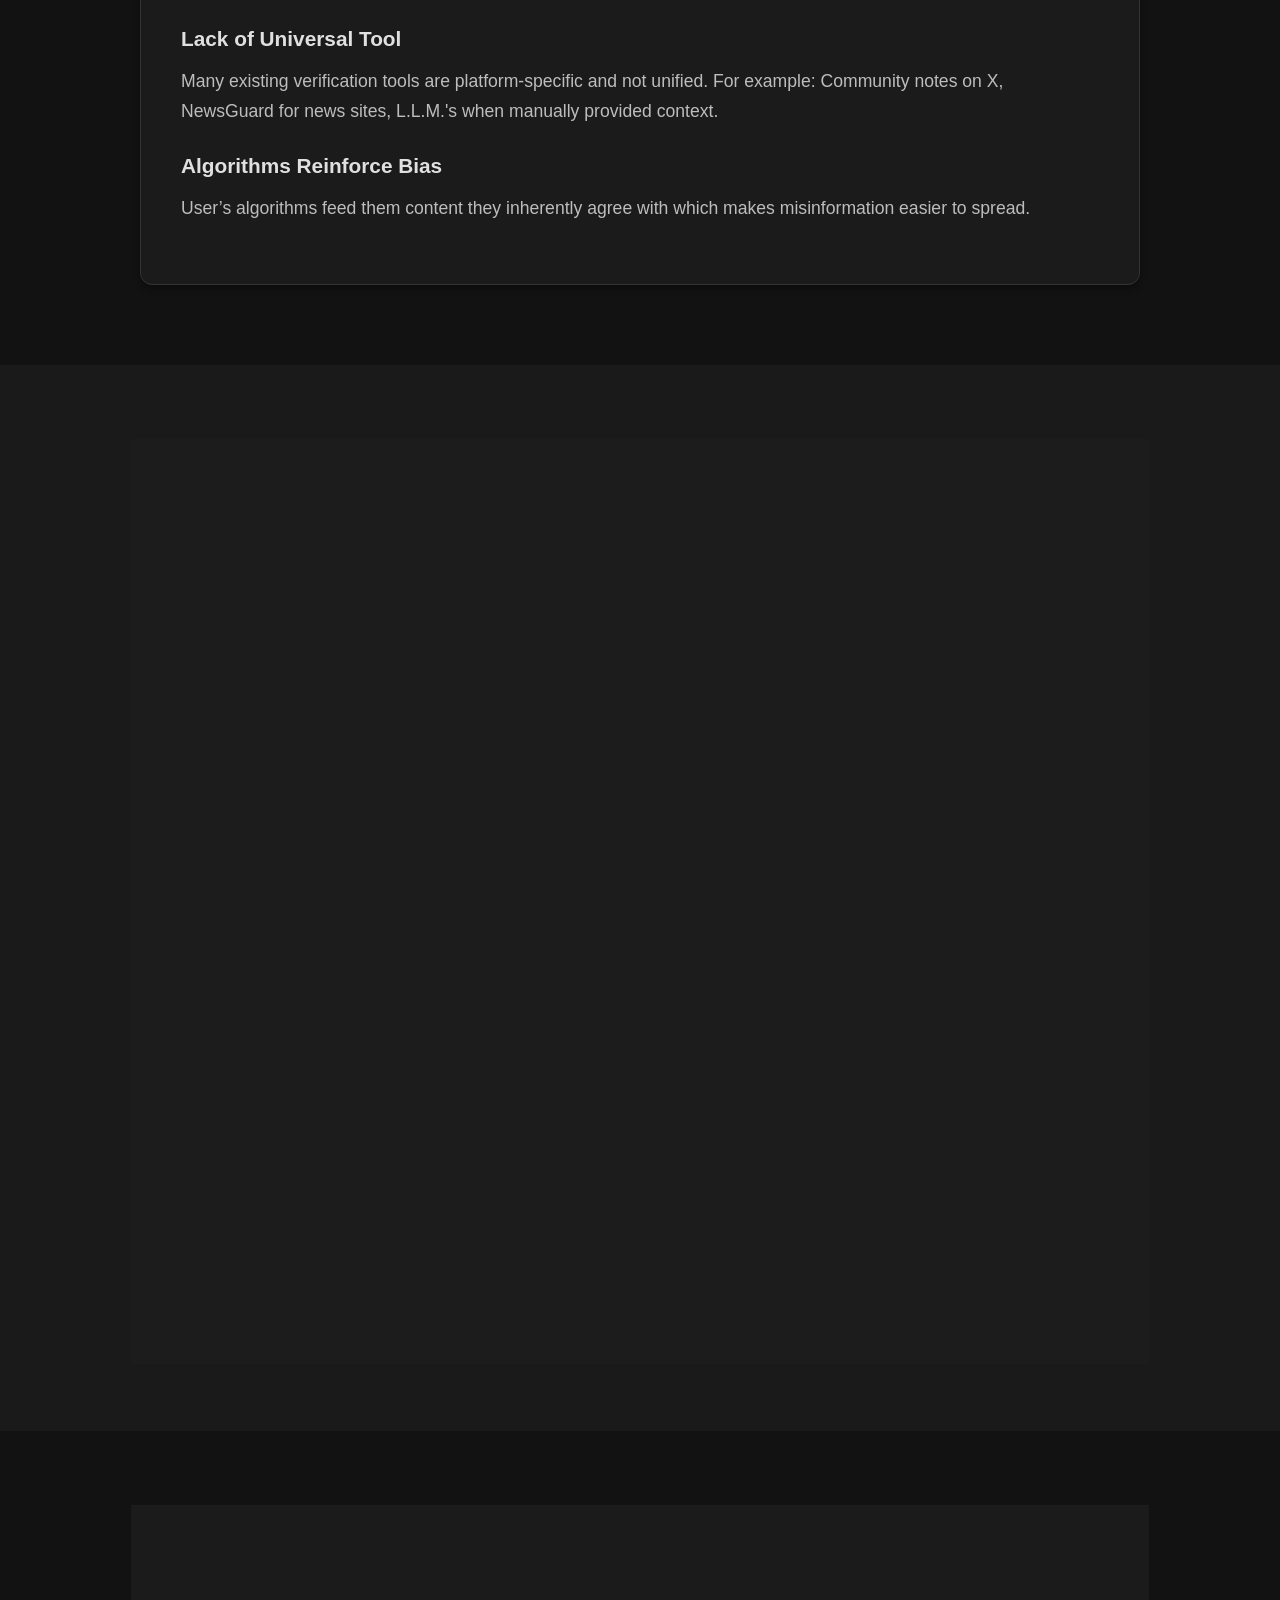
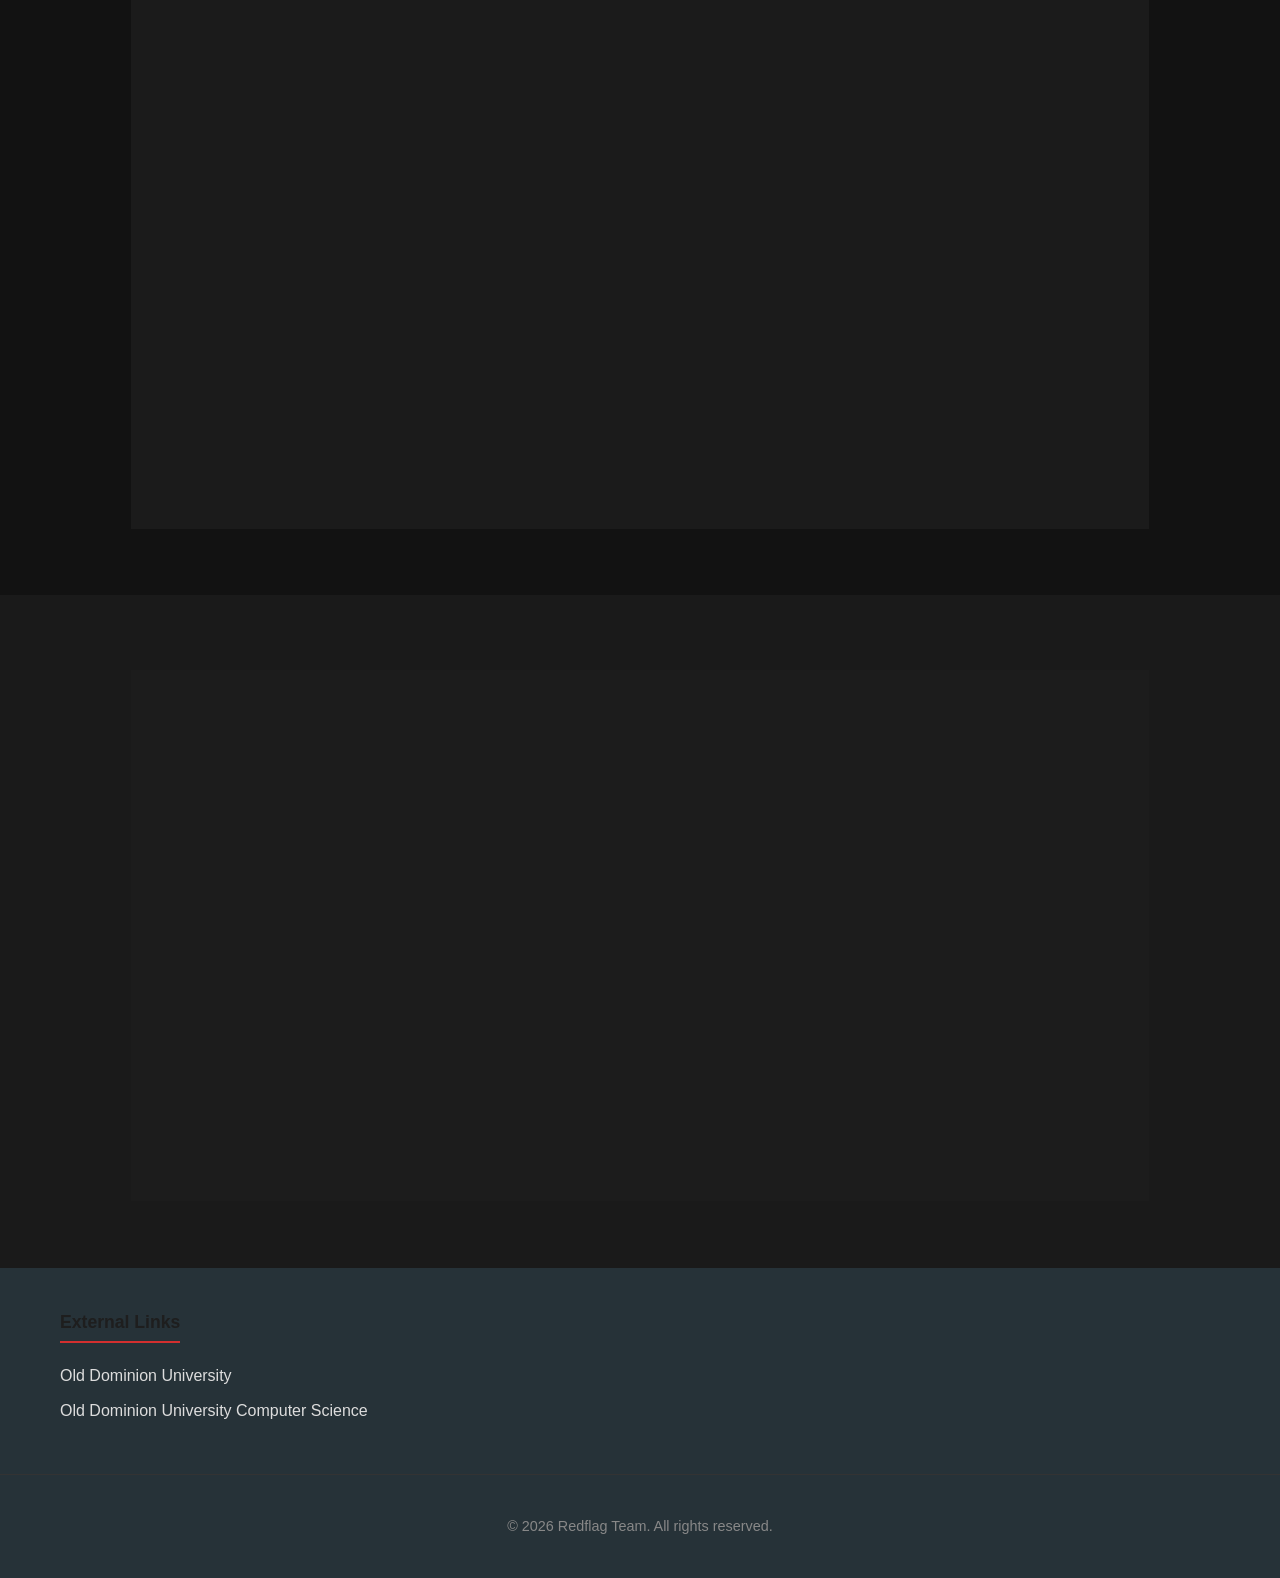
==== commit 90364552: "website 4" ====
--- a/index.html
+++ b/index.html
@@ -22,6 +22,7 @@
                 <a href="pages/deliverables.html" class="nav-tab">Deliverables</a>
                 <a href="pages/references.html" class="nav-tab">References</a>
                 <a href="pages/glossary.html" class="nav-tab">Glossary</a>
+                <a href="pages/labs.html" class="nav-tab">Labs</a>
                 <button id="theme-toggle" class="theme-toggle" aria-label="Toggle Dark/Light Mode">
                     <i class="fas fa-sun"></i>
                 </button>
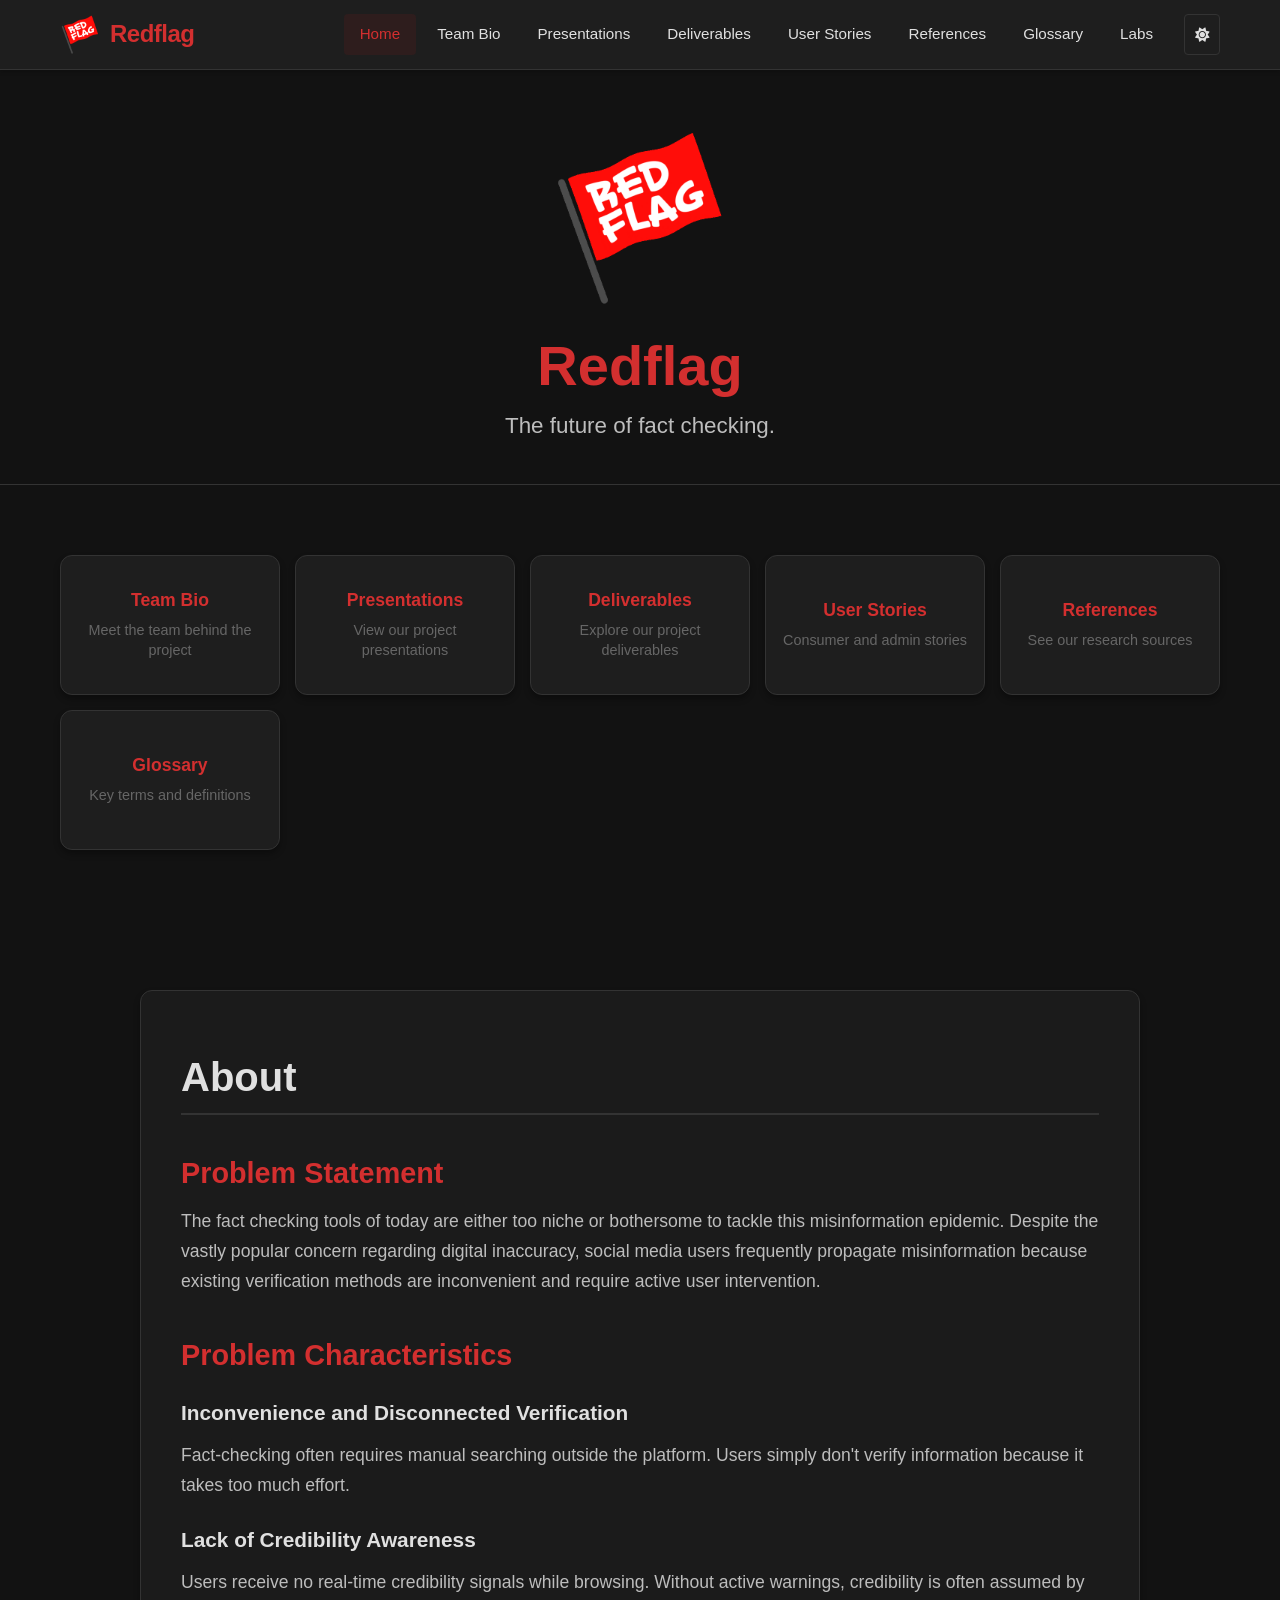
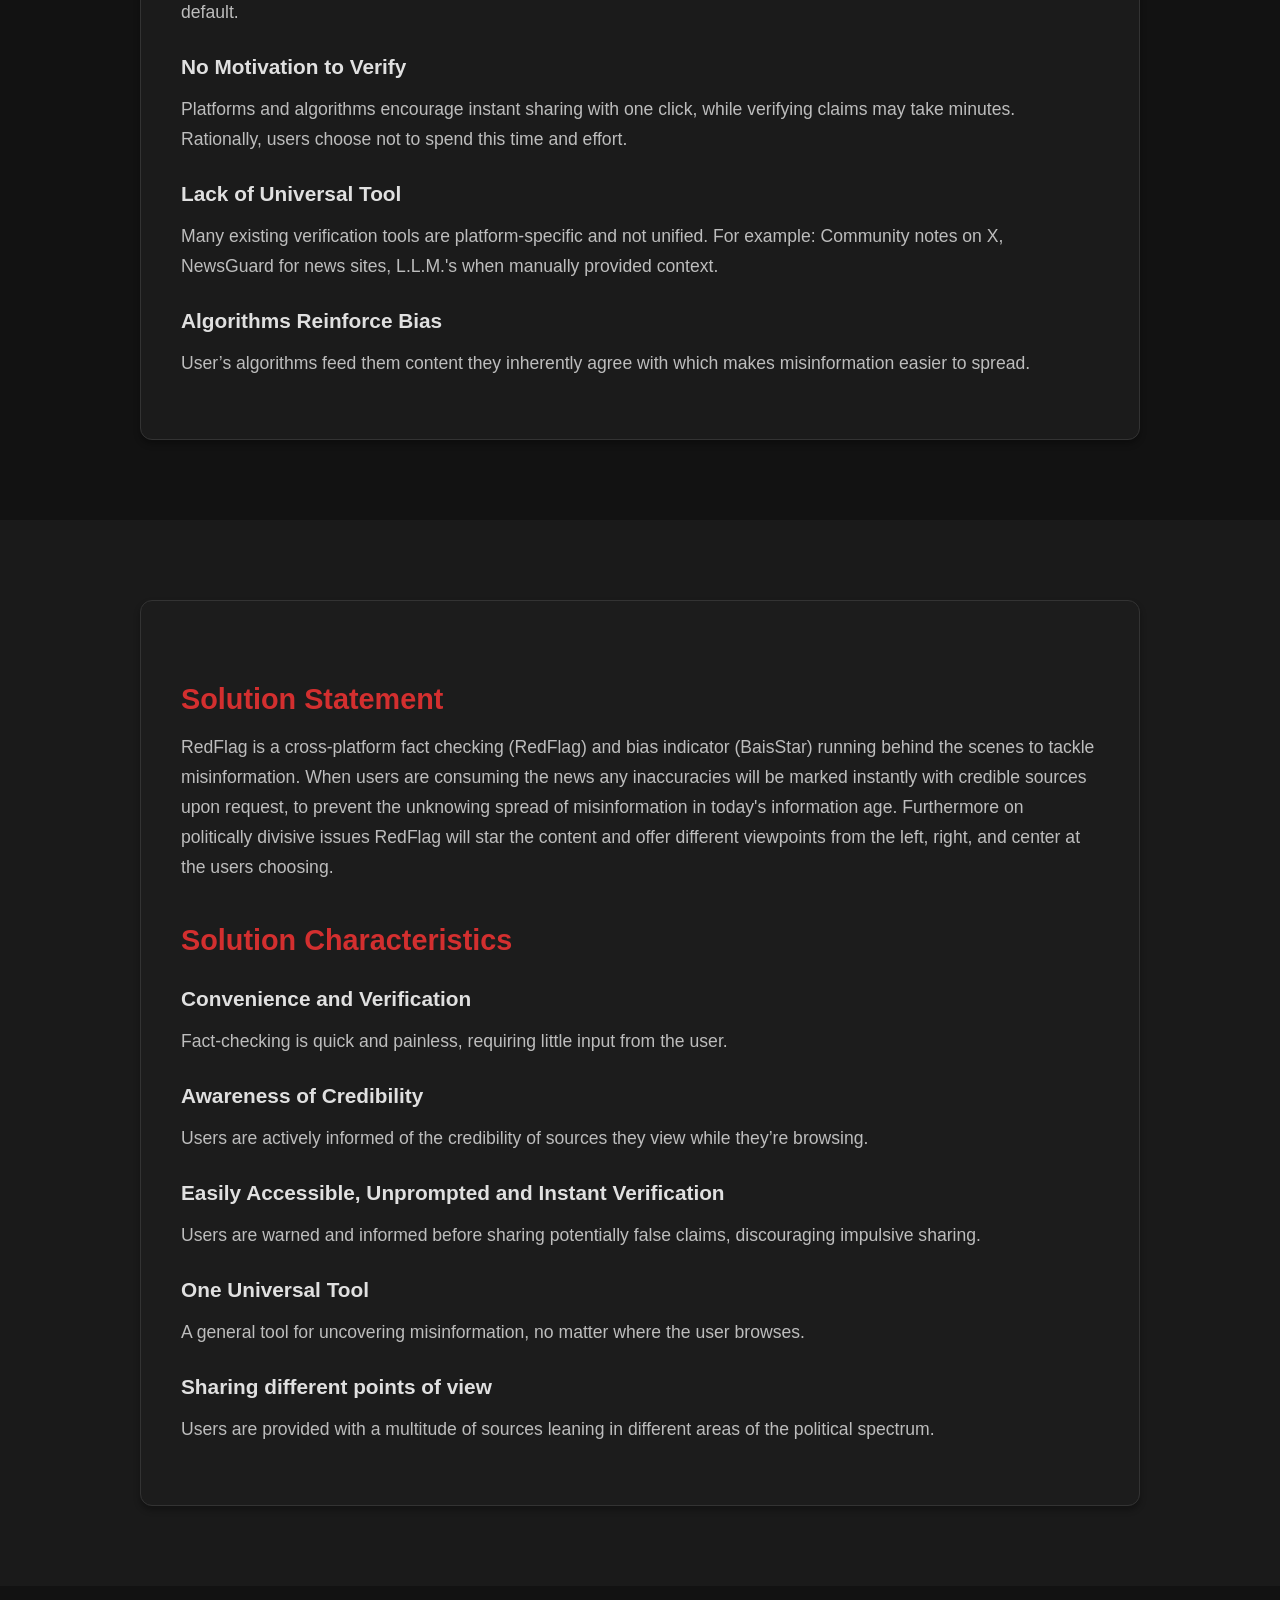
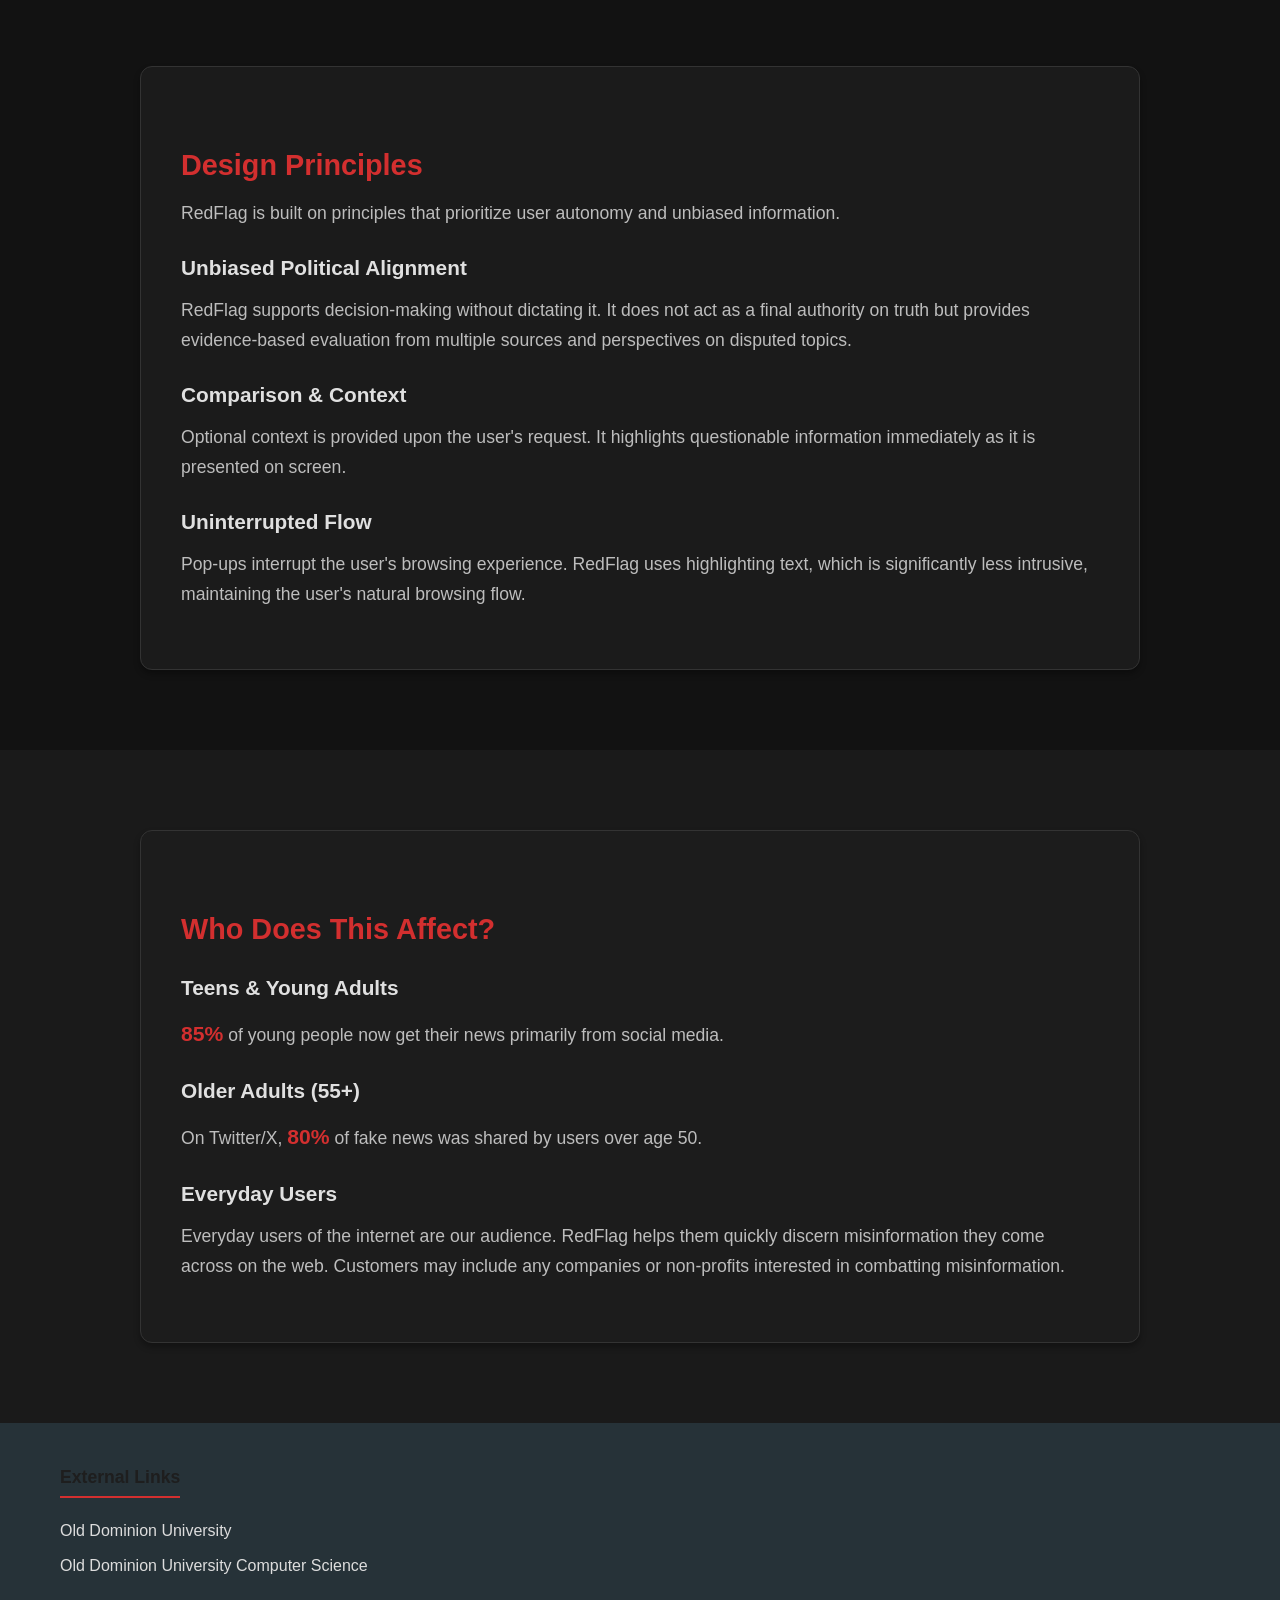
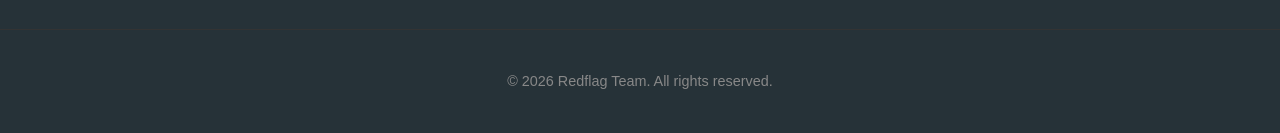
==== commit 8ad669a7: "website 5" ====
--- a/index.html
+++ b/index.html
@@ -20,6 +20,7 @@
                 <a href="pages/bio.html" class="nav-tab">Team Bio</a>
                 <a href="pages/presentations.html" class="nav-tab">Presentations</a>
                 <a href="pages/deliverables.html" class="nav-tab">Deliverables</a>
+                <a href="pages/user-stories.html" class="nav-tab">User Stories</a>
                 <a href="pages/references.html" class="nav-tab">References</a>
                 <a href="pages/glossary.html" class="nav-tab">Glossary</a>
                 <a href="pages/labs.html" class="nav-tab">Labs</a>
@@ -50,6 +51,10 @@
             <a href="pages/deliverables.html" class="animated-card">
                 <h3>Deliverables</h3>
                 <p>Explore our project deliverables</p>
+            </a>
+            <a href="pages/user-stories.html" class="animated-card">
+                <h3>User Stories</h3>
+                <p>Consumer and admin stories</p>
             </a>
             <a href="pages/references.html" class="animated-card">
                 <h3>References</h3>
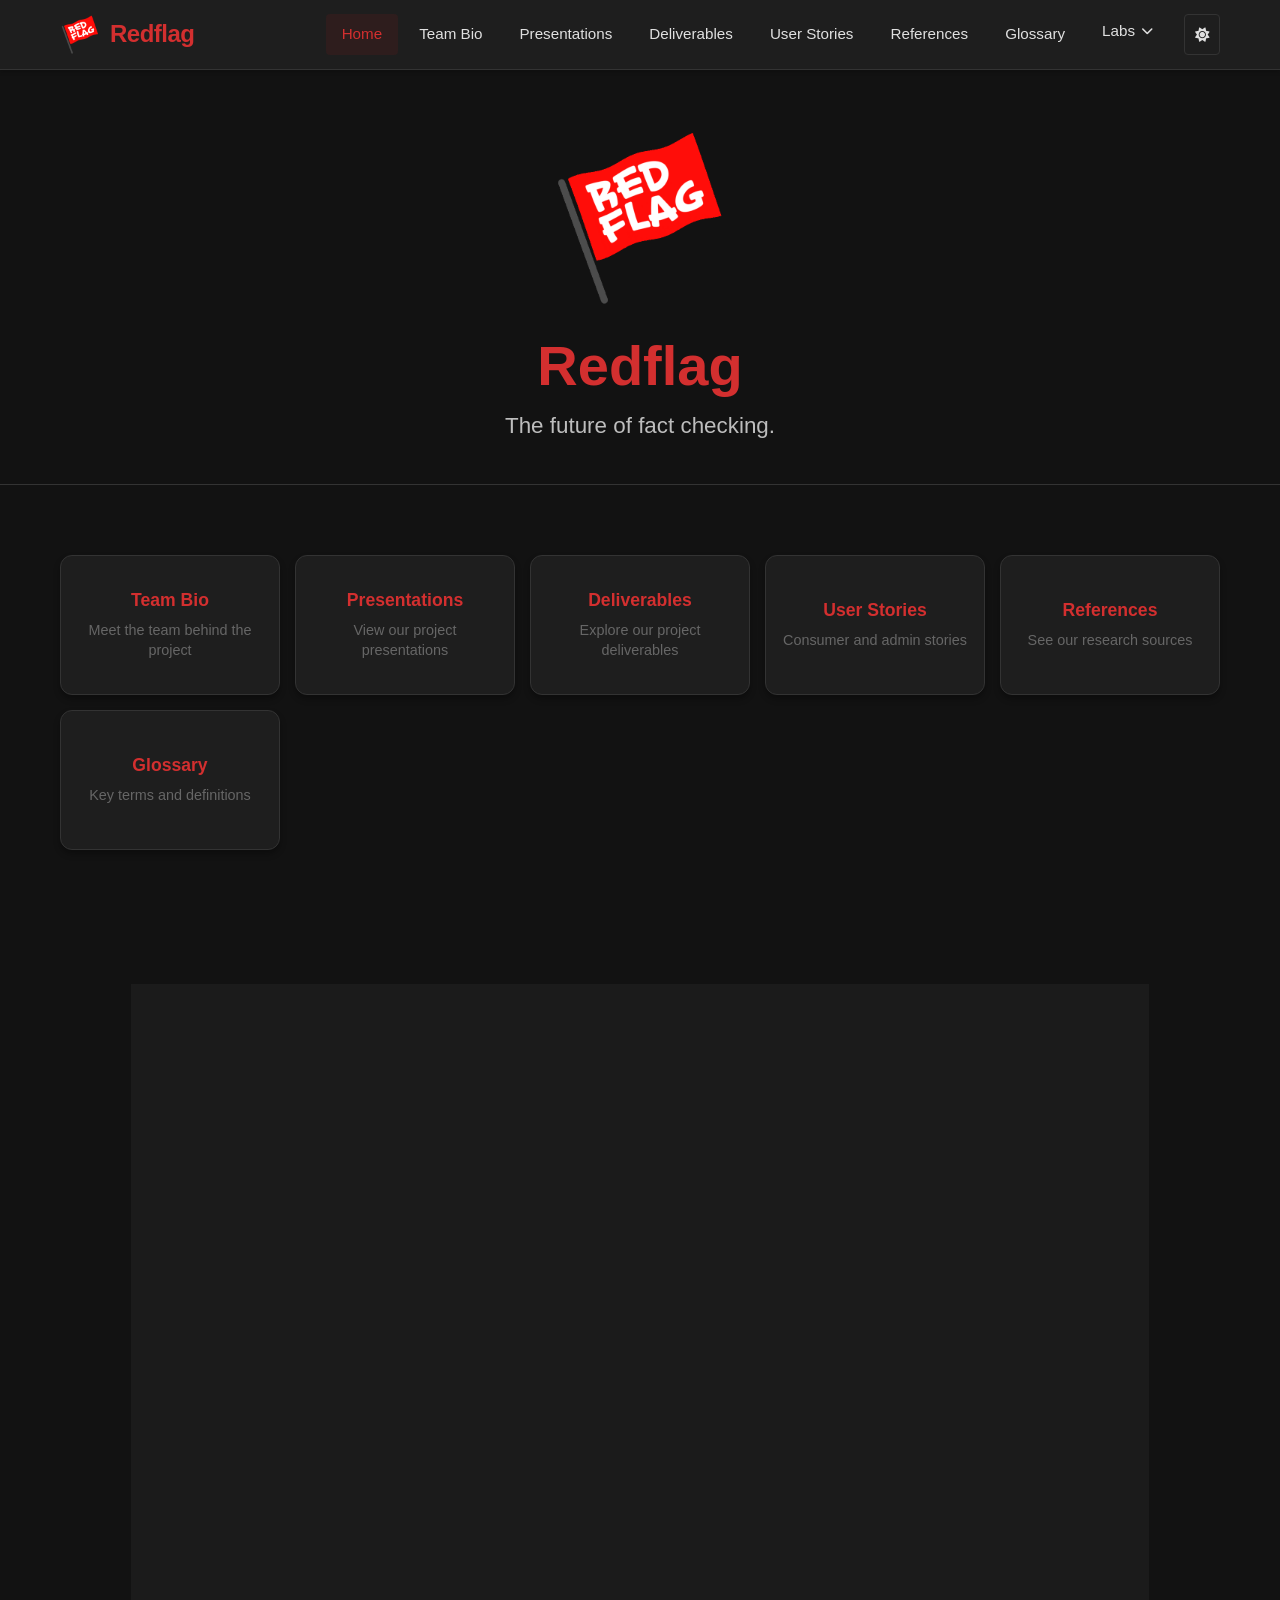
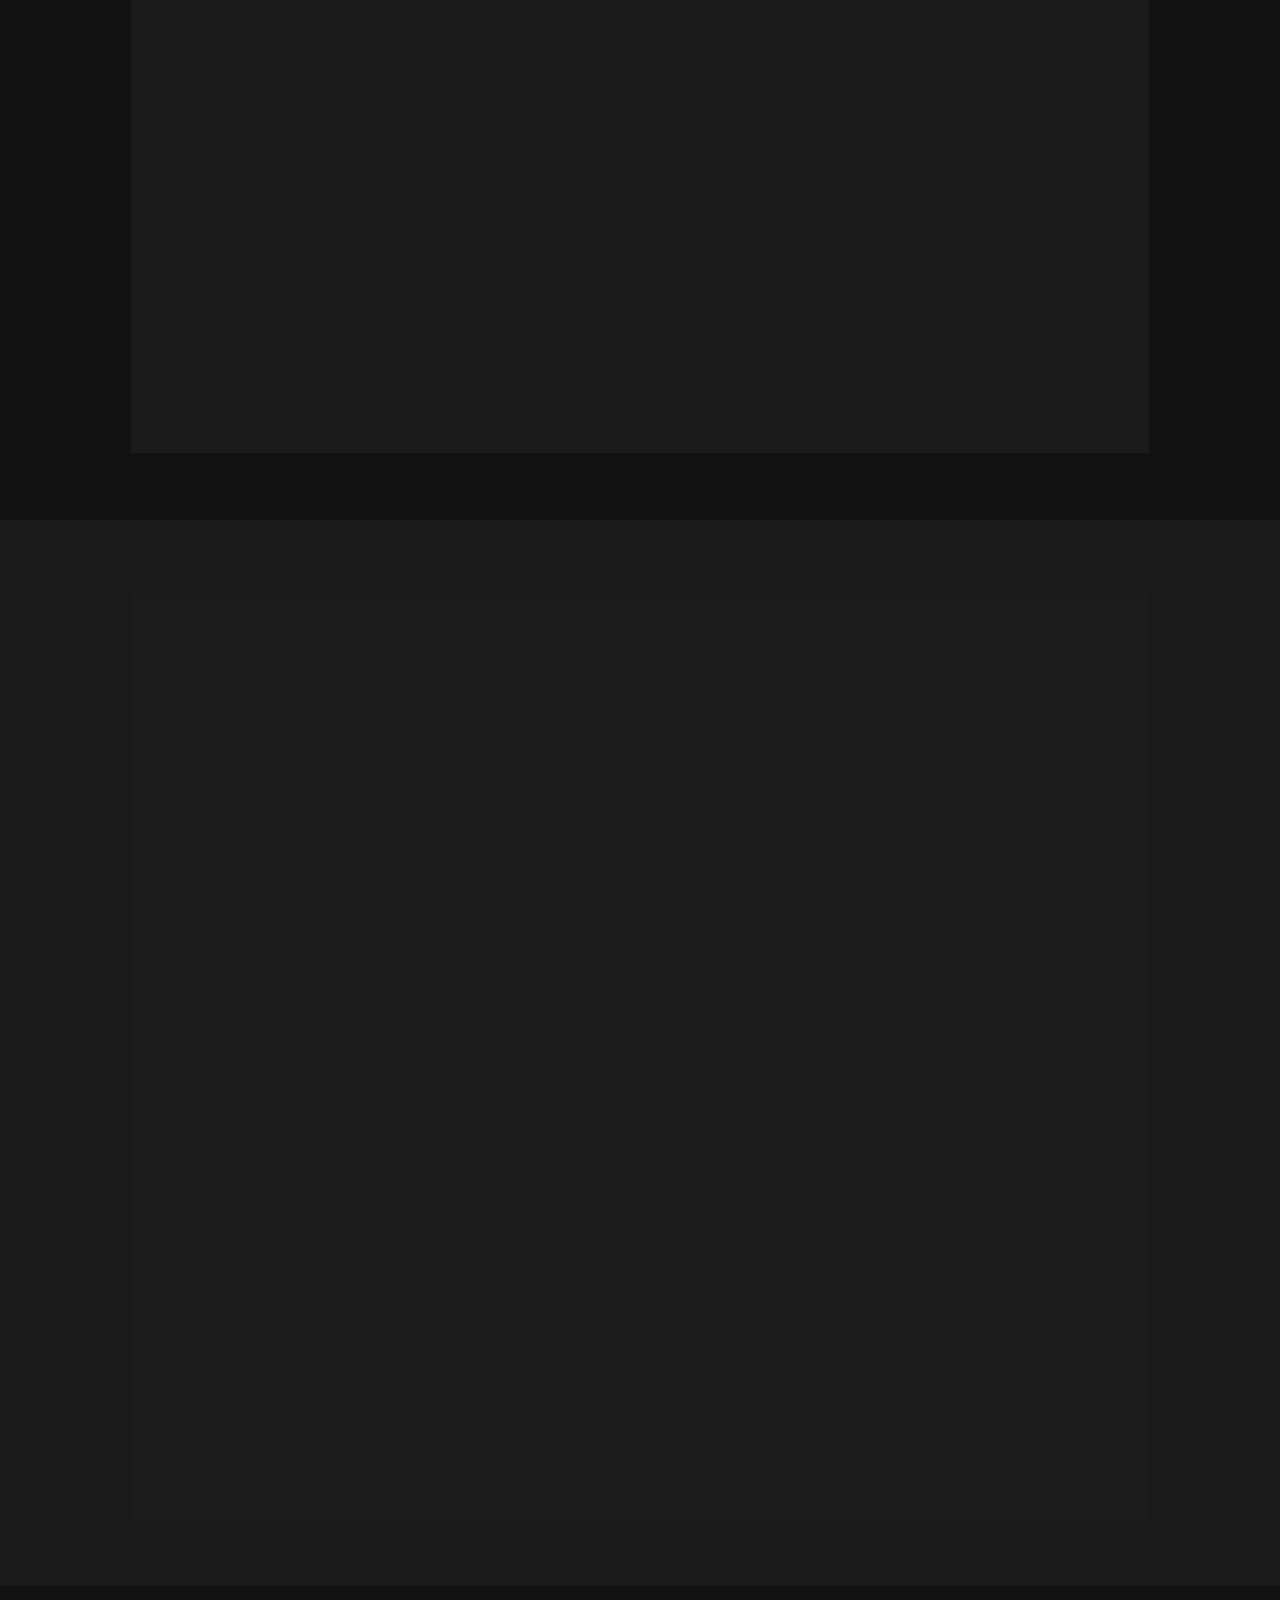
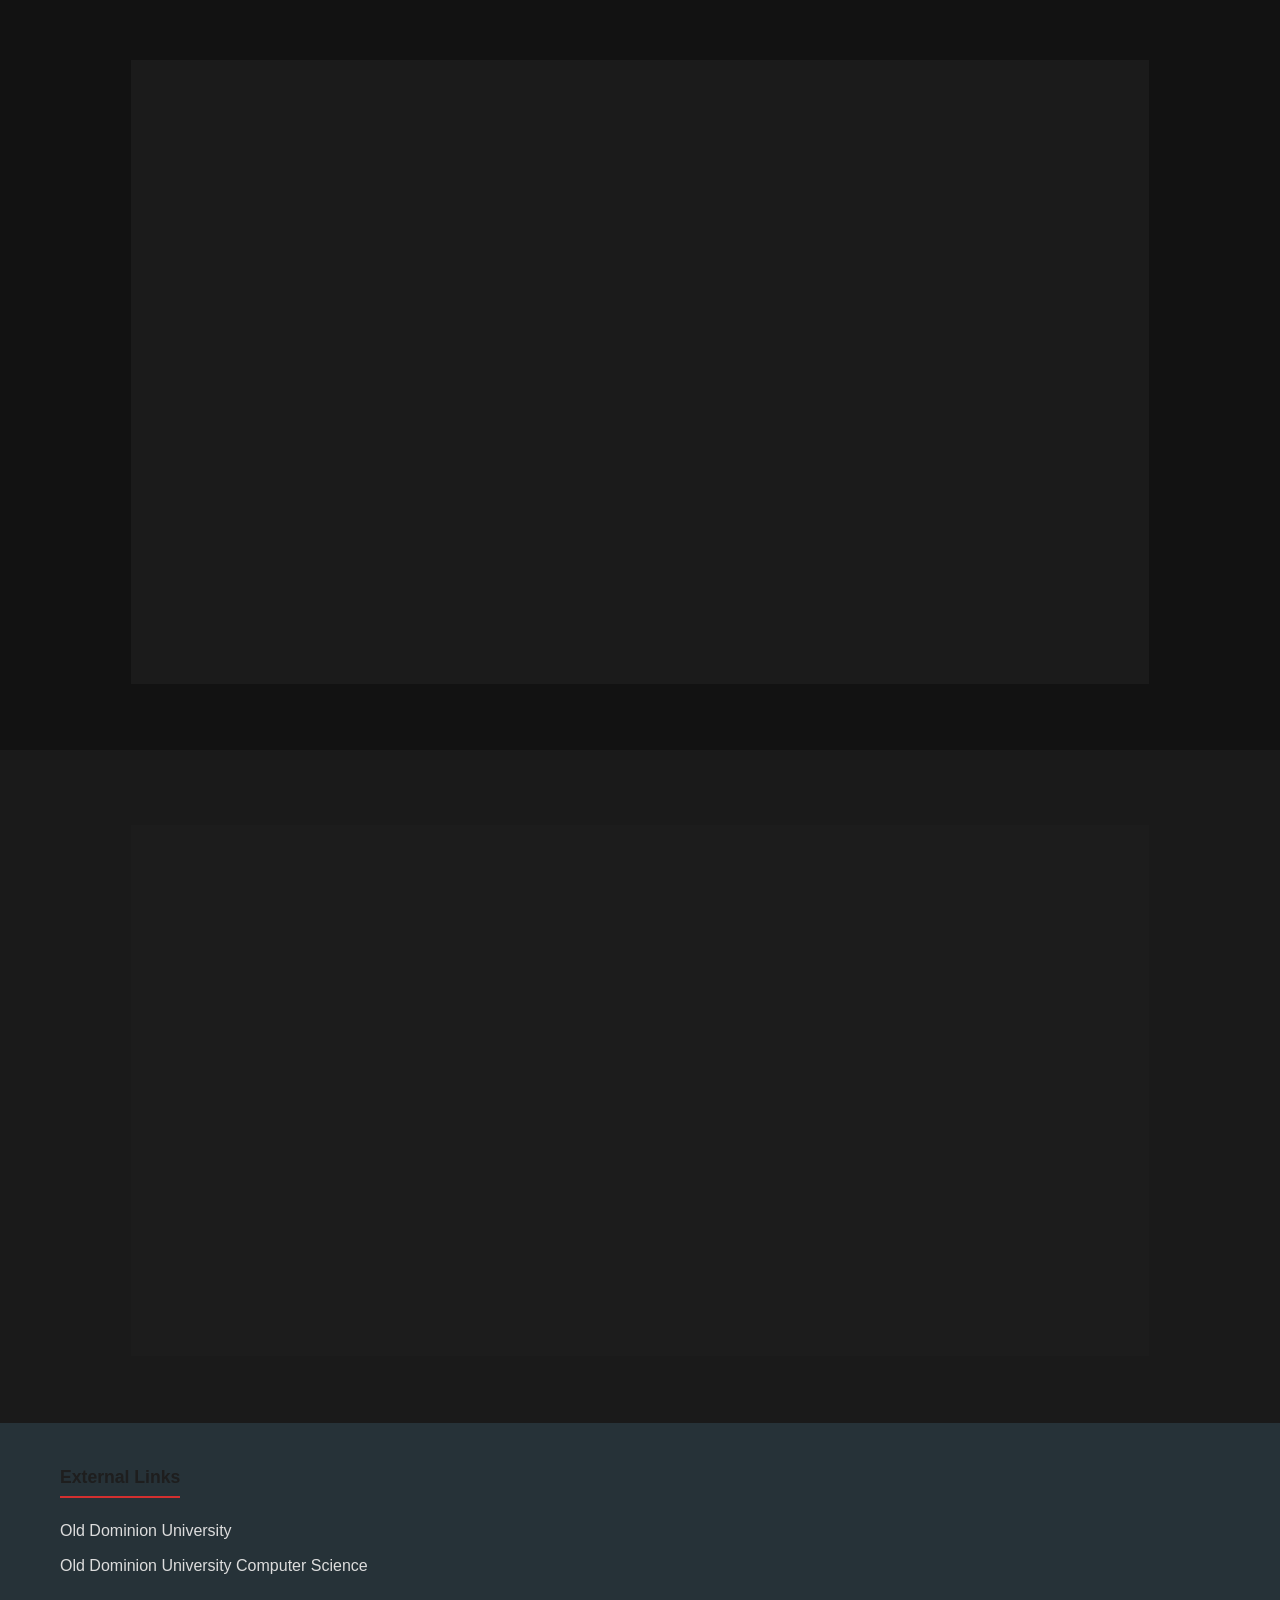
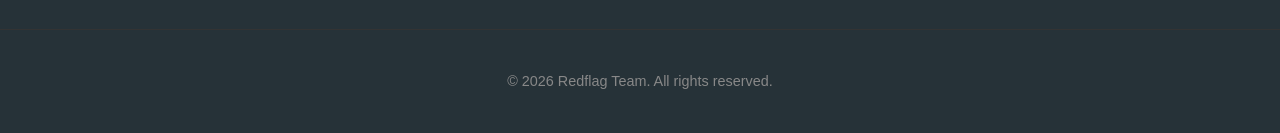
==== commit ab7ae75f: "411 changes" ====
--- a/index.html
+++ b/index.html
@@ -23,7 +23,15 @@
                 <a href="pages/user-stories.html" class="nav-tab">User Stories</a>
                 <a href="pages/references.html" class="nav-tab">References</a>
                 <a href="pages/glossary.html" class="nav-tab">Glossary</a>
-                <a href="pages/labs.html" class="nav-tab">Labs</a>
+                <div class="nav-tab dropdown">
+                    <button class="dropdown-toggle" aria-haspopup="true" aria-expanded="false">
+                        Labs <i class="fas fa-chevron-down"></i>
+                    </button>
+                    <div class="dropdown-menu">
+                        <a href="pages/labs-original.html">Original</a>
+                        <a href="pages/labs-update1.html">Update 1</a>
+                    </div>
+                </div>
                 <button id="theme-toggle" class="theme-toggle" aria-label="Toggle Dark/Light Mode">
                     <i class="fas fa-sun"></i>
                 </button>
--- a/css/style.css
+++ b/css/style.css
@@ -166,6 +166,83 @@
     background-color: rgba(183, 28, 28, 0.1);
 }
 
+/* Nav Dropdown (Labs) */
+.nav-tab.dropdown {
+    position: relative;
+    padding: 0;
+}
+
+.dropdown-toggle {
+    display: flex;
+    align-items: center;
+    gap: 6px;
+    background: none;
+    border: none;
+    font-family: inherit;
+    color: var(--text-color);
+    text-decoration: none;
+    cursor: pointer;
+    padding: 8px 16px;
+    border-radius: 4px;
+    transition: var(--transition);
+    font-weight: 500;
+    font-size: 0.95rem;
+}
+
+.dropdown-toggle:hover {
+    background-color: rgba(183, 28, 28, 0.05);
+    color: var(--primary-color);
+}
+
+.dropdown-toggle.active {
+    color: var(--primary-color);
+    background-color: rgba(183, 28, 28, 0.1);
+}
+
+.dropdown-toggle i {
+    font-size: 0.75rem;
+    transition: transform 0.2s ease;
+}
+
+.nav-tab.dropdown.open .dropdown-toggle i {
+    transform: rotate(180deg);
+}
+
+.dropdown-menu {
+    display: none;
+    position: absolute;
+    top: 100%;
+    left: 50%;
+    transform: translateX(-50%);
+    min-width: 160px;
+    margin-top: 4px;
+    background-color: var(--white);
+    border: 1px solid var(--border-color);
+    border-radius: 4px;
+    box-shadow: var(--shadow);
+    overflow: hidden;
+    z-index: 1001;
+}
+
+.nav-tab.dropdown.open .dropdown-menu {
+    display: block;
+}
+
+.dropdown-menu a {
+    display: block;
+    padding: 10px 16px;
+    color: var(--text-color);
+    text-decoration: none;
+    font-size: 0.9rem;
+    transition: var(--transition);
+}
+
+.dropdown-menu a:hover {
+    background-color: rgba(183, 28, 28, 0.05);
+    color: var(--primary-color);
+    text-decoration: none;
+}
+
 /* Hero Section (for Home Page) */
 .hero {
     background: transparent; 
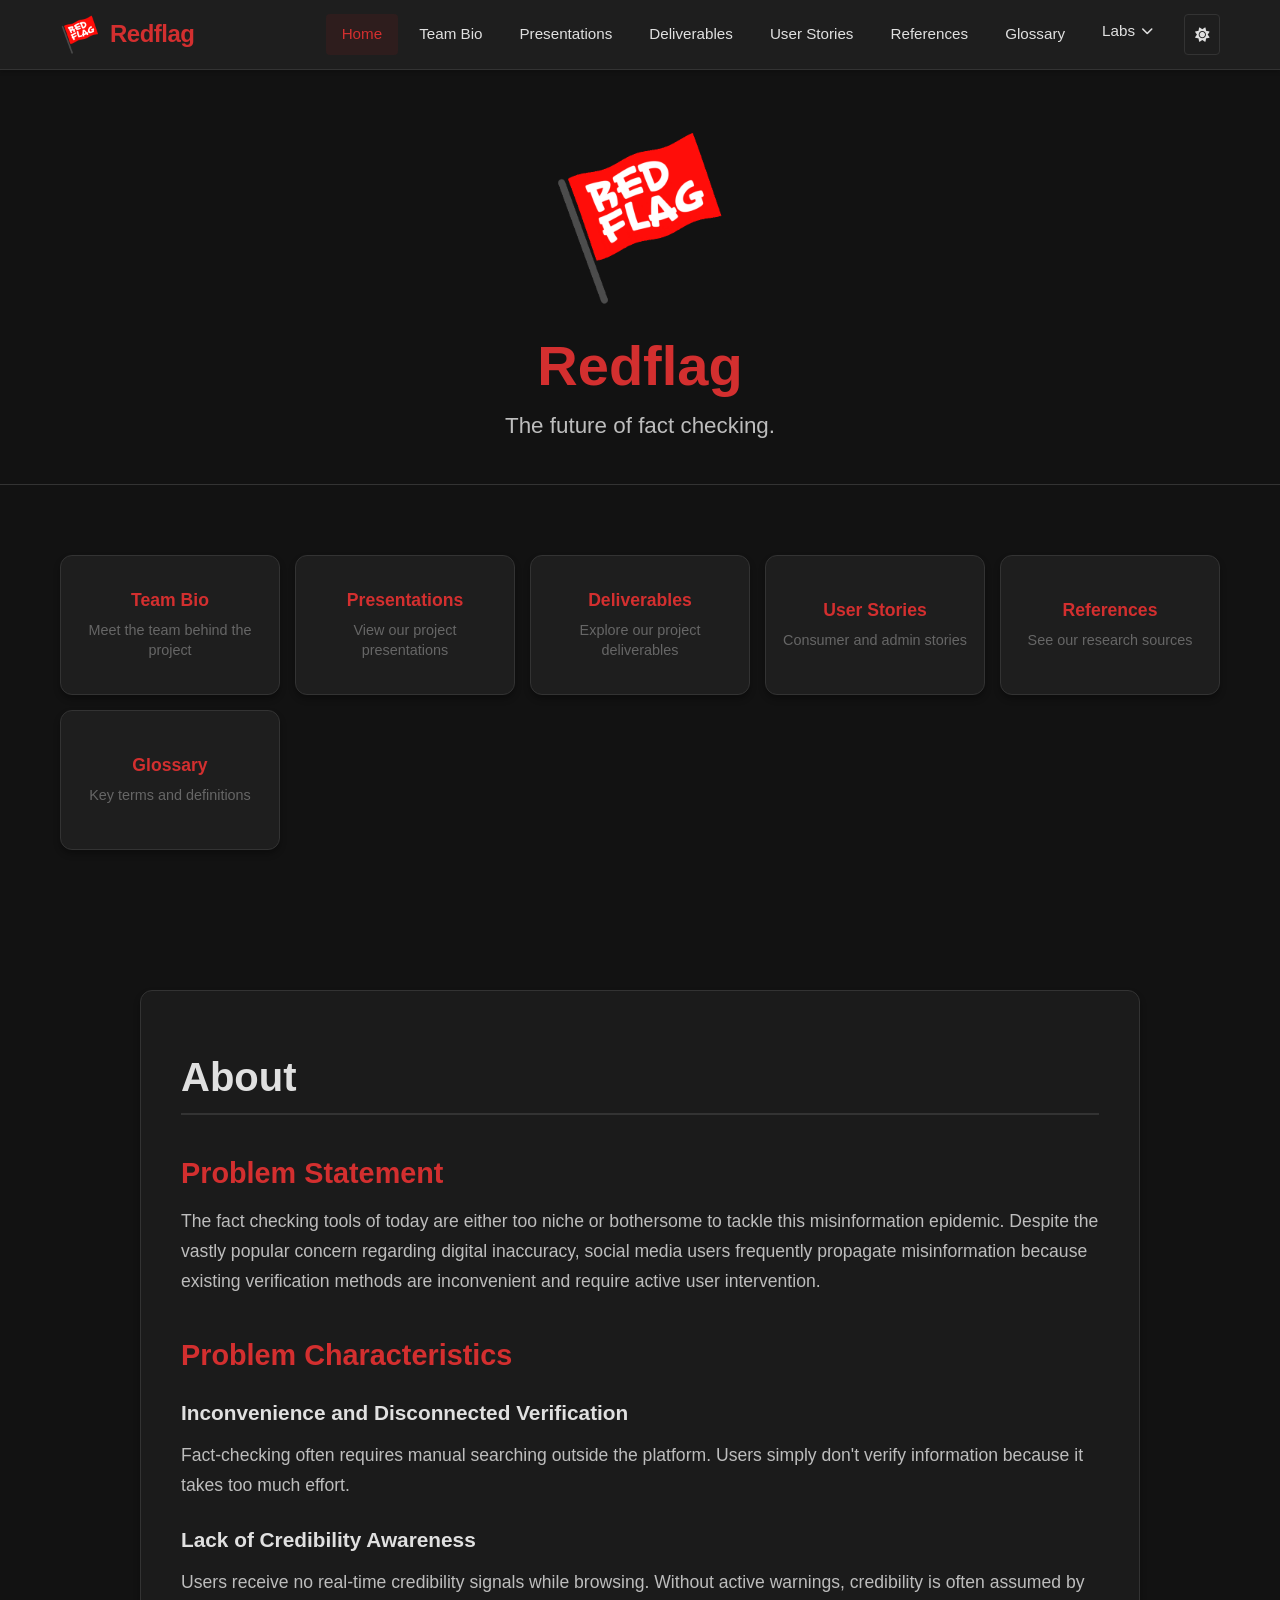
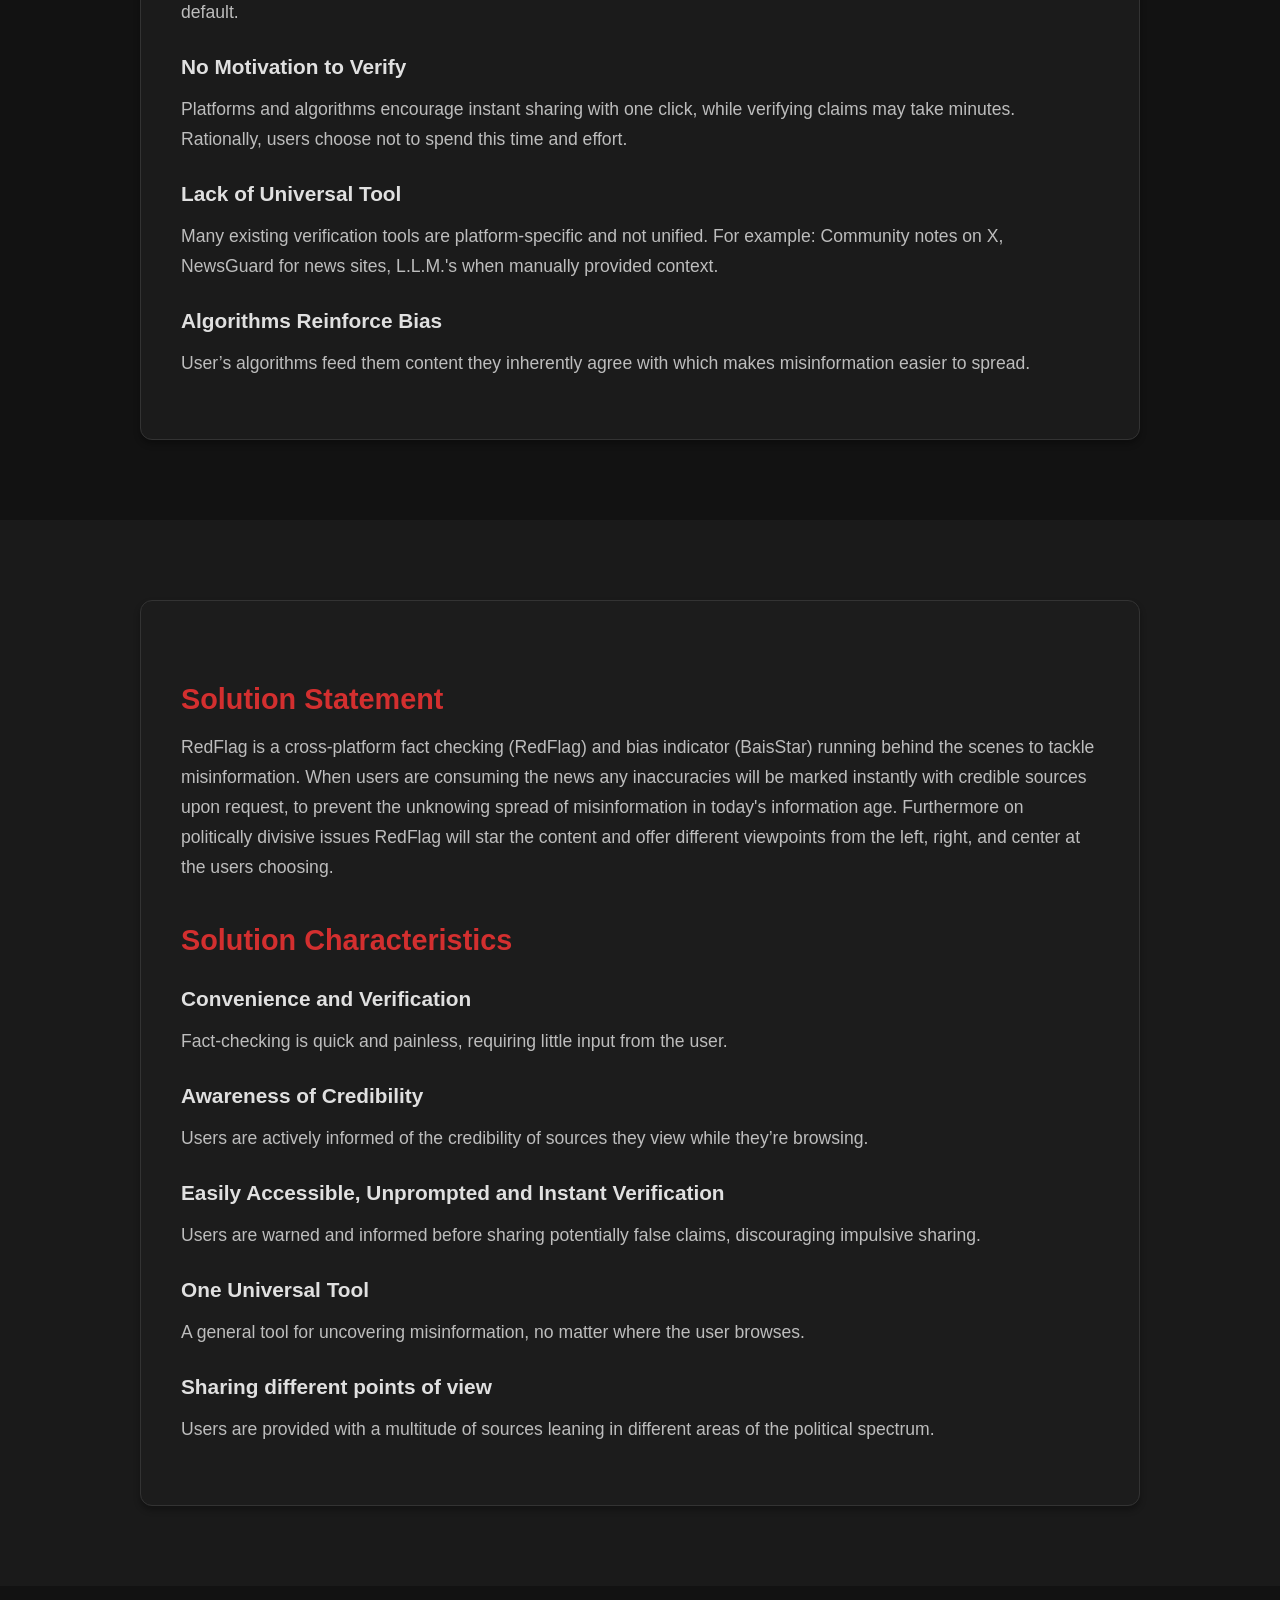
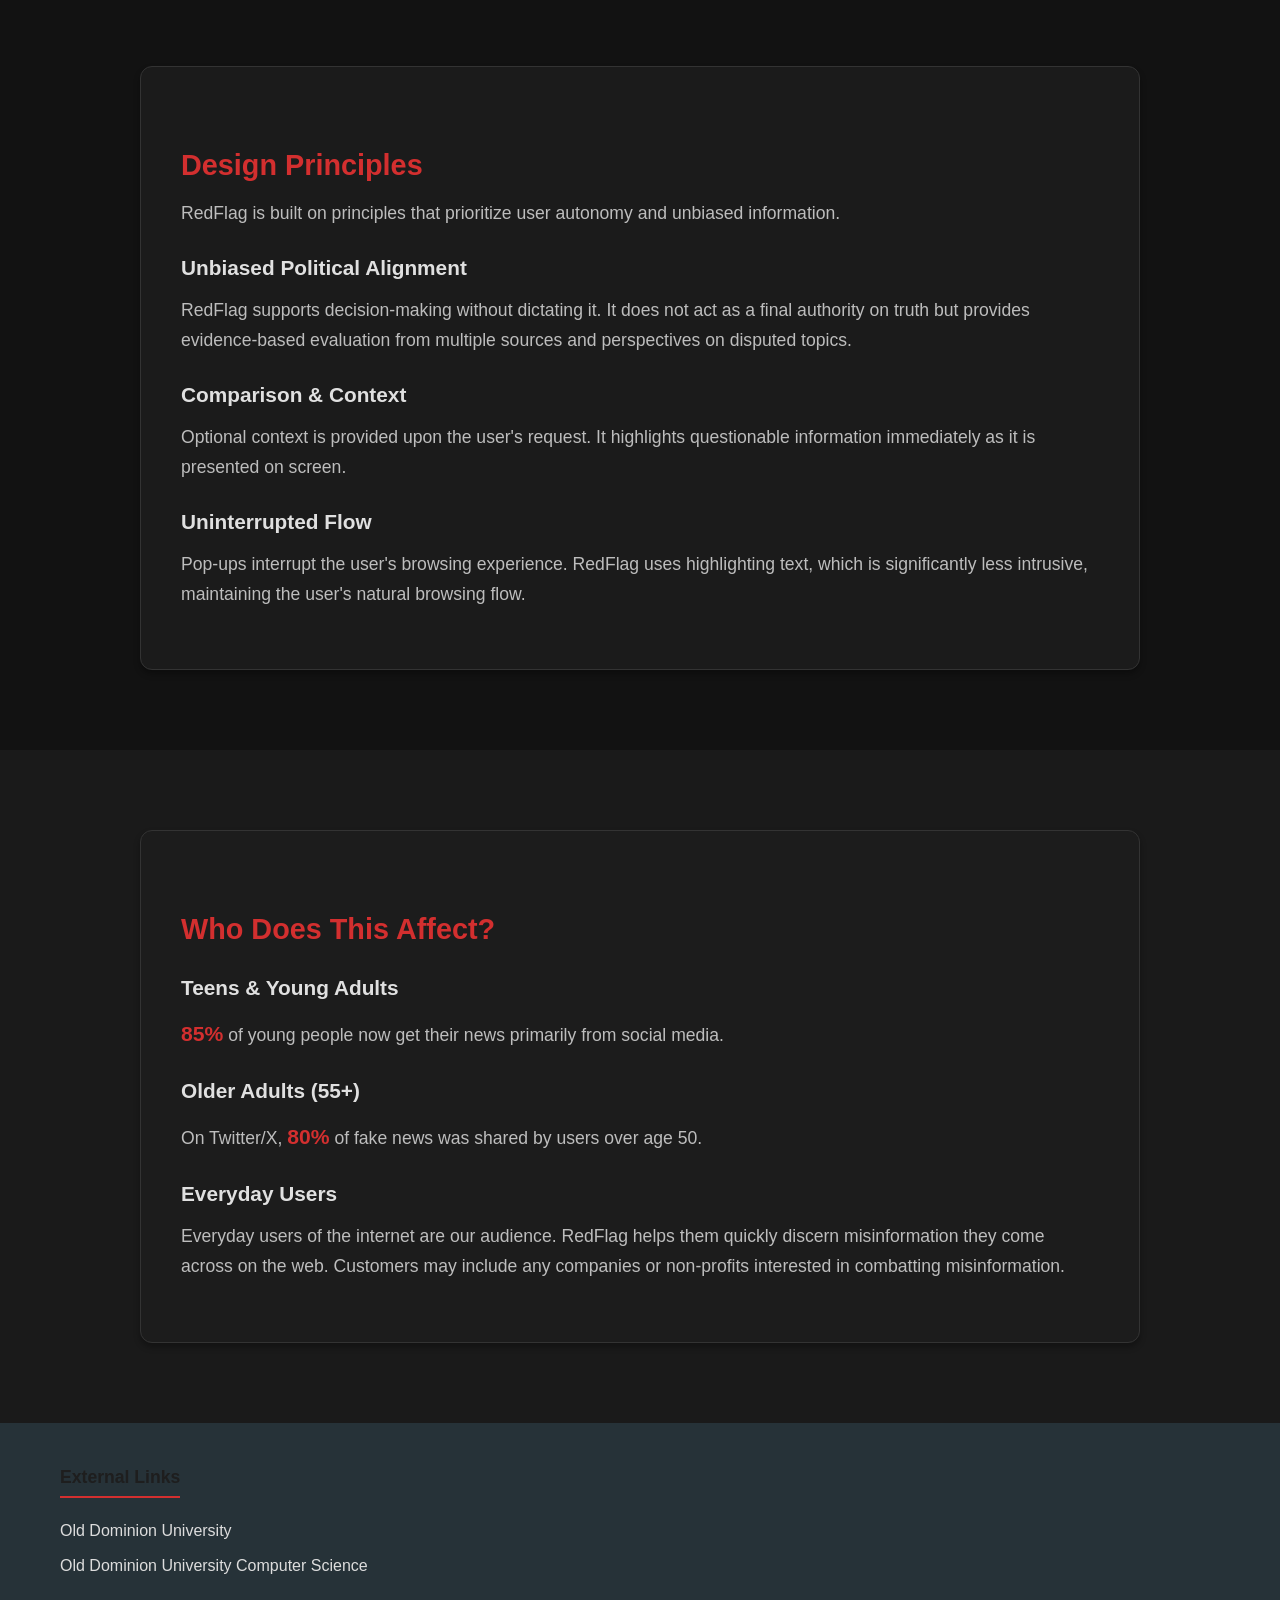
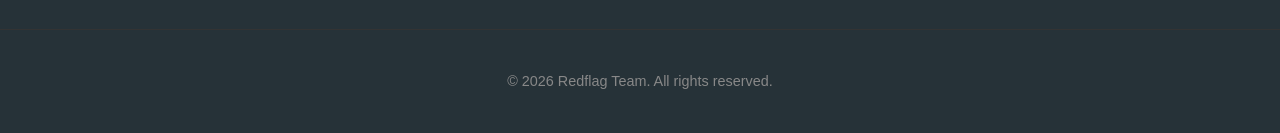
==== commit 1d48d422: "add final labs" ====
--- a/index.html
+++ b/index.html
@@ -30,6 +30,7 @@
                     <div class="dropdown-menu">
                         <a href="pages/labs-original.html">Original</a>
                         <a href="pages/labs-update1.html">Update 1</a>
+                        <a href="pages/labs-final.html">Final</a>
                     </div>
                 </div>
                 <button id="theme-toggle" class="theme-toggle" aria-label="Toggle Dark/Light Mode">
